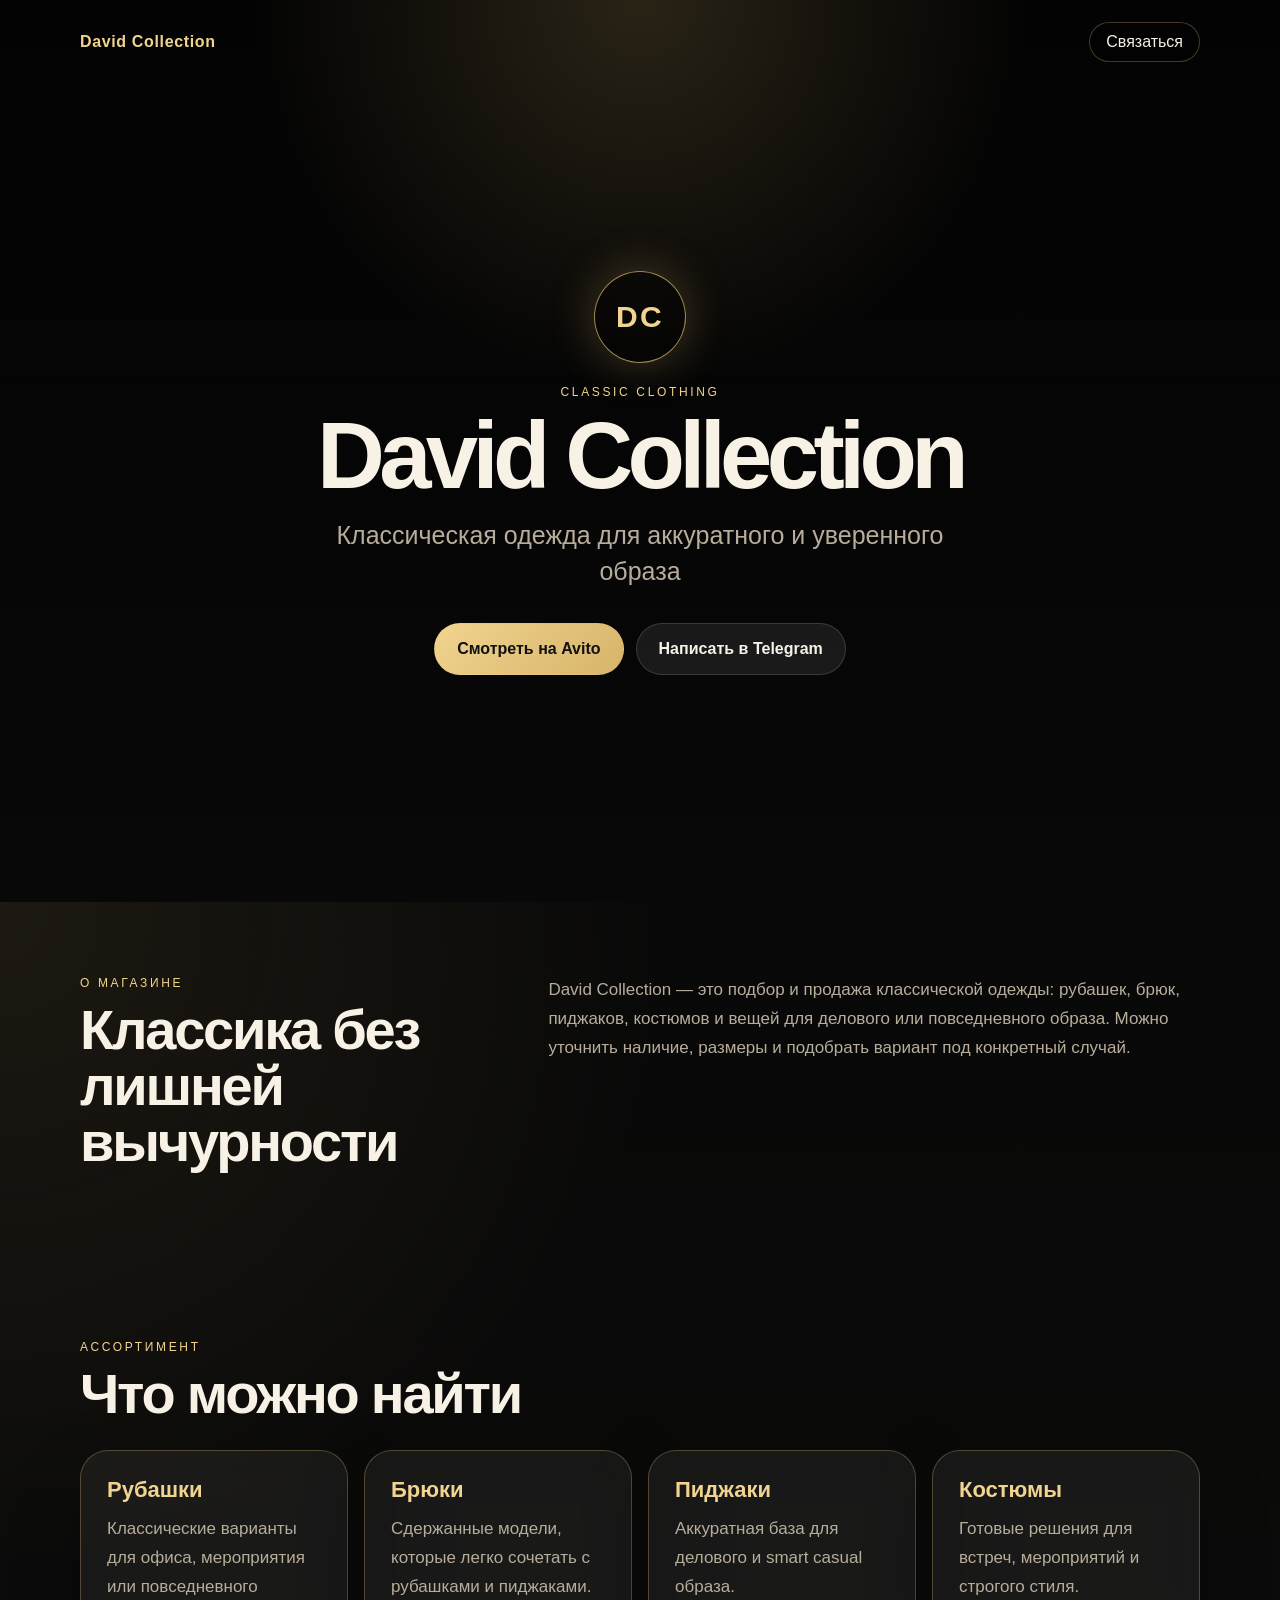
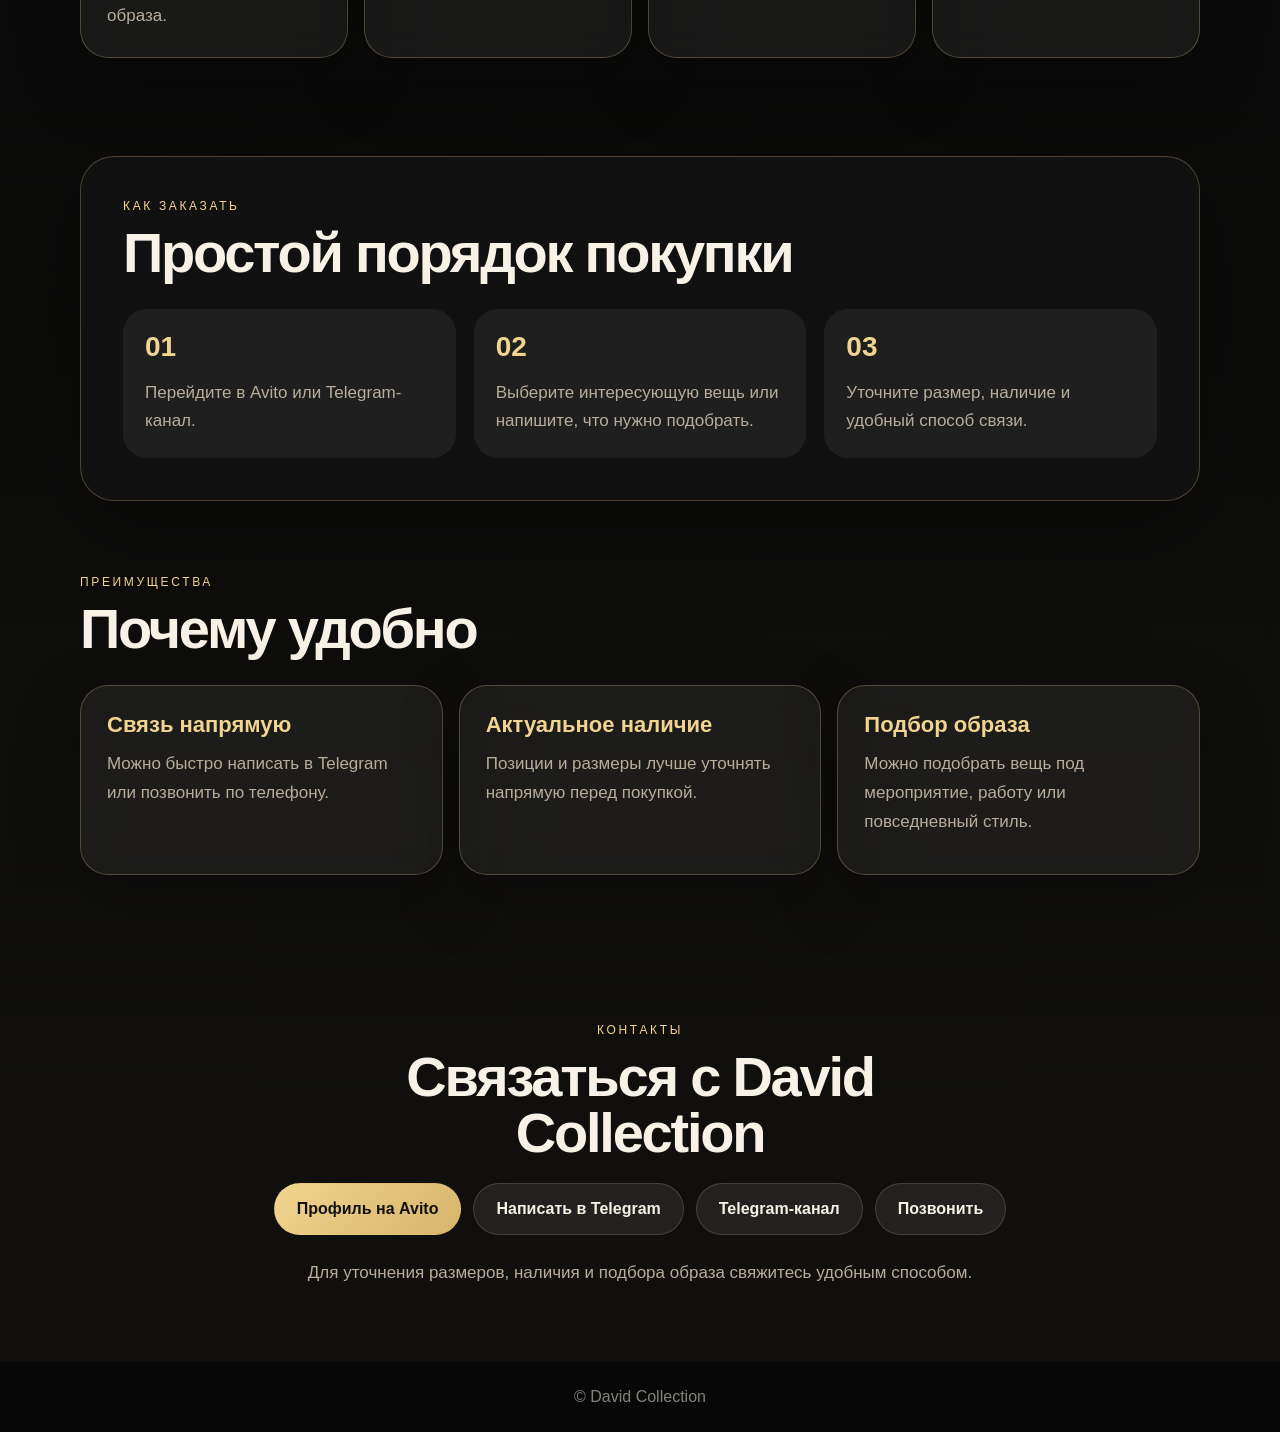
==== index.html @ 897b6854 "Add files via upload" ====
<!DOCTYPE html>
<html lang="ru">
<head>
  <meta charset="UTF-8" />
  <meta name="viewport" content="width=device-width, initial-scale=1.0" />

  <title>David Collection — классическая одежда</title>

  <meta
    name="description"
    content="David Collection — классическая одежда: рубашки, брюки, пиджаки, костюмы и подбор образа. Avito, Telegram и телефон для связи."
  />

  <link rel="stylesheet" href="style.css" />
</head>

<body>
  <header class="hero">
    <div class="hero-overlay"></div>

    <nav class="topbar">
      <div class="brand-small">David Collection</div>
      <a class="top-link" href="#contacts">Связаться</a>
    </nav>

    <section class="hero-content">
      <div class="brand-mark">DC</div>

      <p class="label">Classic clothing</p>

      <h1>David Collection</h1>

      <p class="subtitle">
        Классическая одежда для аккуратного и уверенного образа
      </p>

      <div class="hero-buttons">
        <a
          class="btn primary"
          href="https://www.avito.ru/brands/i190277643/all/odezhda_obuv_aksessuary?sellerId=846163f4a5dfbfc07ee8a2110ee86284"
          target="_blank"
          rel="noopener"
        >
          Смотреть на Avito
        </a>

        <a
          class="btn"
          href="https://t.me/d_a_v_iiiii_d"
          target="_blank"
          rel="noopener"
        >
          Написать в Telegram
        </a>
      </div>
    </section>
  </header>

  <main>
    <section class="section intro">
      <div>
        <p class="section-label">О магазине</p>
        <h2>Классика без лишней вычурности</h2>
      </div>

      <p>
        David Collection — это подбор и продажа классической одежды: рубашек,
        брюк, пиджаков, костюмов и вещей для делового или повседневного образа.
        Можно уточнить наличие, размеры и подобрать вариант под конкретный случай.
      </p>
    </section>

    <section class="section">
      <p class="section-label">Ассортимент</p>
      <h2>Что можно найти</h2>

      <div class="grid">
        <article class="item">
          <h3>Рубашки</h3>
          <p>Классические варианты для офиса, мероприятия или повседневного образа.</p>
        </article>

        <article class="item">
          <h3>Брюки</h3>
          <p>Сдержанные модели, которые легко сочетать с рубашками и пиджаками.</p>
        </article>

        <article class="item">
          <h3>Пиджаки</h3>
          <p>Аккуратная база для делового и smart casual образа.</p>
        </article>

        <article class="item">
          <h3>Костюмы</h3>
          <p>Готовые решения для встреч, мероприятий и строгого стиля.</p>
        </article>
      </div>
    </section>

    <section class="section dark">
      <p class="section-label">Как заказать</p>
      <h2>Простой порядок покупки</h2>

      <div class="steps">
        <div class="step">
          <span>01</span>
          <p>Перейдите в Avito или Telegram-канал.</p>
        </div>

        <div class="step">
          <span>02</span>
          <p>Выберите интересующую вещь или напишите, что нужно подобрать.</p>
        </div>

        <div class="step">
          <span>03</span>
          <p>Уточните размер, наличие и удобный способ связи.</p>
        </div>
      </div>
    </section>

    <section class="section advantages">
      <p class="section-label">Преимущества</p>
      <h2>Почему удобно</h2>

      <div class="grid three">
        <article class="item">
          <h3>Связь напрямую</h3>
          <p>Можно быстро написать в Telegram или позвонить по телефону.</p>
        </article>

        <article class="item">
          <h3>Актуальное наличие</h3>
          <p>Позиции и размеры лучше уточнять напрямую перед покупкой.</p>
        </article>

        <article class="item">
          <h3>Подбор образа</h3>
          <p>Можно подобрать вещь под мероприятие, работу или повседневный стиль.</p>
        </article>
      </div>
    </section>

    <section class="section contacts" id="contacts">
      <p class="section-label">Контакты</p>
      <h2>Связаться с David Collection</h2>

      <div class="contact-buttons">
        <a
          class="btn primary"
          href="https://www.avito.ru/brands/i190277643/all/odezhda_obuv_aksessuary?sellerId=846163f4a5dfbfc07ee8a2110ee86284"
          target="_blank"
          rel="noopener"
        >
          Профиль на Avito
        </a>

        <a
          class="btn"
          href="https://t.me/d_a_v_iiiii_d"
          target="_blank"
          rel="noopener"
        >
          Написать в Telegram
        </a>

        <a
          class="btn"
          href="https://t.me/tgDAVIDCOLLECTION"
          target="_blank"
          rel="noopener"
        >
          Telegram-канал
        </a>

        <a class="btn" href="tel:+79313216407">
          Позвонить
        </a>
      </div>

      <p class="note">
        Для уточнения размеров, наличия и подбора образа свяжитесь удобным способом.
      </p>
    </section>
  </main>

  <footer class="footer">
    <p>© David Collection</p>
  </footer>
</body>
</html>
---- style.css ----
* {
  box-sizing: border-box;
  margin: 0;
  padding: 0;
}

:root {
  --bg: #080808;
  --card: rgba(18, 18, 18, 0.78);
  --card-2: rgba(255, 255, 255, 0.06);
  --border: rgba(232, 199, 128, 0.28);
  --text: #f7f1e6;
  --muted: #b8ad9b;
  --gold: #d7b46a;
  --gold-2: #f1d48f;
}

html {
  scroll-behavior: smooth;
}

body {
  min-height: 100vh;
  font-family: Arial, Helvetica, sans-serif;
  color: var(--text);
  background: var(--bg);
}

a {
  color: inherit;
}

.hero {
  position: relative;
  min-height: 100vh;
  overflow: hidden;
  background:
    linear-gradient(rgba(0, 0, 0, 0.58), rgba(0, 0, 0, 0.84)),
    url("background.jpg") center/cover no-repeat fixed;
}

.hero-overlay {
  position: absolute;
  inset: 0;
  background:
    radial-gradient(circle at 50% 0%, rgba(215, 180, 106, 0.18), transparent 35%),
    linear-gradient(to bottom, transparent 0%, rgba(8, 8, 8, 1) 96%);
  pointer-events: none;
}

.topbar {
  position: relative;
  z-index: 2;
  width: min(1120px, calc(100% - 32px));
  margin: 0 auto;
  padding: 22px 0;
  display: flex;
  justify-content: space-between;
  align-items: center;
}

.brand-small {
  color: var(--gold-2);
  font-weight: 700;
  letter-spacing: 0.04em;
}

.top-link {
  padding: 10px 16px;
  border: 1px solid var(--border);
  border-radius: 999px;
  text-decoration: none;
  color: var(--text);
  background: rgba(0, 0, 0, 0.28);
}

.hero-content {
  position: relative;
  z-index: 2;
  min-height: calc(100vh - 82px);
  width: min(860px, calc(100% - 32px));
  margin: 0 auto;
  padding: 56px 0 96px;
  display: flex;
  flex-direction: column;
  justify-content: center;
  align-items: center;
  text-align: center;
}

.brand-mark {
  width: 92px;
  height: 92px;
  margin-bottom: 22px;
  display: grid;
  place-items: center;
  border: 1px solid rgba(215, 180, 106, 0.75);
  border-radius: 50%;
  color: var(--gold-2);
  font-size: 30px;
  font-weight: 700;
  letter-spacing: 0.08em;
  box-shadow: 0 0 46px rgba(215, 180, 106, 0.28);
  background: rgba(0, 0, 0, 0.28);
  backdrop-filter: blur(12px);
}

.label,
.section-label {
  color: var(--gold-2);
  font-size: 12px;
  letter-spacing: 0.22em;
  text-transform: uppercase;
}

.label {
  margin-bottom: 14px;
}

h1 {
  max-width: 900px;
  margin-bottom: 18px;
  font-size: clamp(46px, 10vw, 94px);
  line-height: 0.92;
  letter-spacing: -0.06em;
}

.subtitle {
  max-width: 680px;
  margin-bottom: 34px;
  color: var(--muted);
  font-size: clamp(18px, 3vw, 25px);
  line-height: 1.45;
}

.hero-buttons,
.contact-buttons {
  display: flex;
  flex-wrap: wrap;
  justify-content: center;
  gap: 12px;
}

.btn {
  min-height: 52px;
  padding: 15px 22px;
  display: inline-flex;
  align-items: center;
  justify-content: center;
  border: 1px solid rgba(255, 255, 255, 0.14);
  border-radius: 999px;
  color: var(--text);
  background: rgba(255, 255, 255, 0.08);
  text-decoration: none;
  font-weight: 700;
  transition: transform 0.18s ease, border-color 0.18s ease, background 0.18s ease;
}

.btn:hover {
  transform: translateY(-2px);
  border-color: rgba(215, 180, 106, 0.72);
  background: rgba(255, 255, 255, 0.12);
}

.btn.primary {
  color: #111;
  background: linear-gradient(135deg, var(--gold-2), var(--gold));
  border-color: transparent;
}

main {
  background:
    radial-gradient(circle at 0% 0%, rgba(215, 180, 106, 0.10), transparent 28%),
    linear-gradient(180deg, #080808 0%, #11100e 100%);
}

.section {
  width: min(1120px, calc(100% - 32px));
  margin: 0 auto;
  padding: 74px 0;
}

.section h2 {
  max-width: 720px;
  margin: 12px 0 22px;
  font-size: clamp(30px, 6vw, 56px);
  line-height: 1;
  letter-spacing: -0.04em;
}

.intro {
  display: grid;
  grid-template-columns: 0.8fr 1.2fr;
  gap: 34px;
  align-items: start;
}

.intro p:last-child,
.item p,
.step p,
.note {
  color: var(--muted);
  font-size: 17px;
  line-height: 1.7;
}

.grid {
  margin-top: 28px;
  display: grid;
  grid-template-columns: repeat(4, 1fr);
  gap: 16px;
}

.grid.three {
  grid-template-columns: repeat(3, 1fr);
}

.item {
  min-height: 190px;
  padding: 26px;
  border: 1px solid var(--border);
  border-radius: 28px;
  background: var(--card-2);
  box-shadow: 0 24px 70px rgba(0, 0, 0, 0.24);
  backdrop-filter: blur(14px);
}

.item h3 {
  margin-bottom: 12px;
  color: var(--gold-2);
  font-size: 22px;
}

.dark {
  width: min(1120px, calc(100% - 32px));
  margin-top: 24px;
  padding: 42px;
  border: 1px solid var(--border);
  border-radius: 34px;
  background:
    linear-gradient(rgba(18, 18, 18, 0.88), rgba(18, 18, 18, 0.88)),
    url("background.jpg") center/cover no-repeat;
  box-shadow: 0 26px 90px rgba(0, 0, 0, 0.35);
}

.steps {
  margin-top: 28px;
  display: grid;
  grid-template-columns: repeat(3, 1fr);
  gap: 18px;
}

.step {
  padding: 22px;
  border-radius: 24px;
  background: rgba(255, 255, 255, 0.06);
}

.step span {
  display: block;
  margin-bottom: 16px;
  color: var(--gold-2);
  font-size: 28px;
  font-weight: 700;
}

.contacts {
  text-align: center;
}

.contacts h2 {
  margin-left: auto;
  margin-right: auto;
}

.note {
  max-width: 680px;
  margin: 24px auto 0;
}

.footer {
  padding: 26px;
  text-align: center;
  color: rgba(247, 241, 230, 0.52);
  background: #080808;
}

@media (max-width: 860px) {
  .hero {
    background-attachment: scroll;
  }

  .topbar {
    width: min(100% - 28px, 1120px);
  }

  .hero-content {
    min-height: calc(100vh - 76px);
    width: min(100% - 28px, 860px);
    padding-bottom: 74px;
  }

  .intro {
    grid-template-columns: 1fr;
  }

  .grid,
  .grid.three,
  .steps {
    grid-template-columns: 1fr;
  }

  .section {
    padding: 56px 0;
  }

  .dark {
    padding: 30px 20px;
    border-radius: 28px;
  }

  .btn {
    width: 100%;
  }
}

@media (max-width: 420px) {
  .topbar {
    padding: 16px 0;
  }

  .brand-small {
    font-size: 14px;
  }

  .top-link {
    padding: 9px 12px;
    font-size: 14px;
  }

  .brand-mark {
    width: 82px;
    height: 82px;
    font-size: 27px;
  }

  .item {
    min-height: auto;
    padding: 22px;
    border-radius: 24px;
  }
}
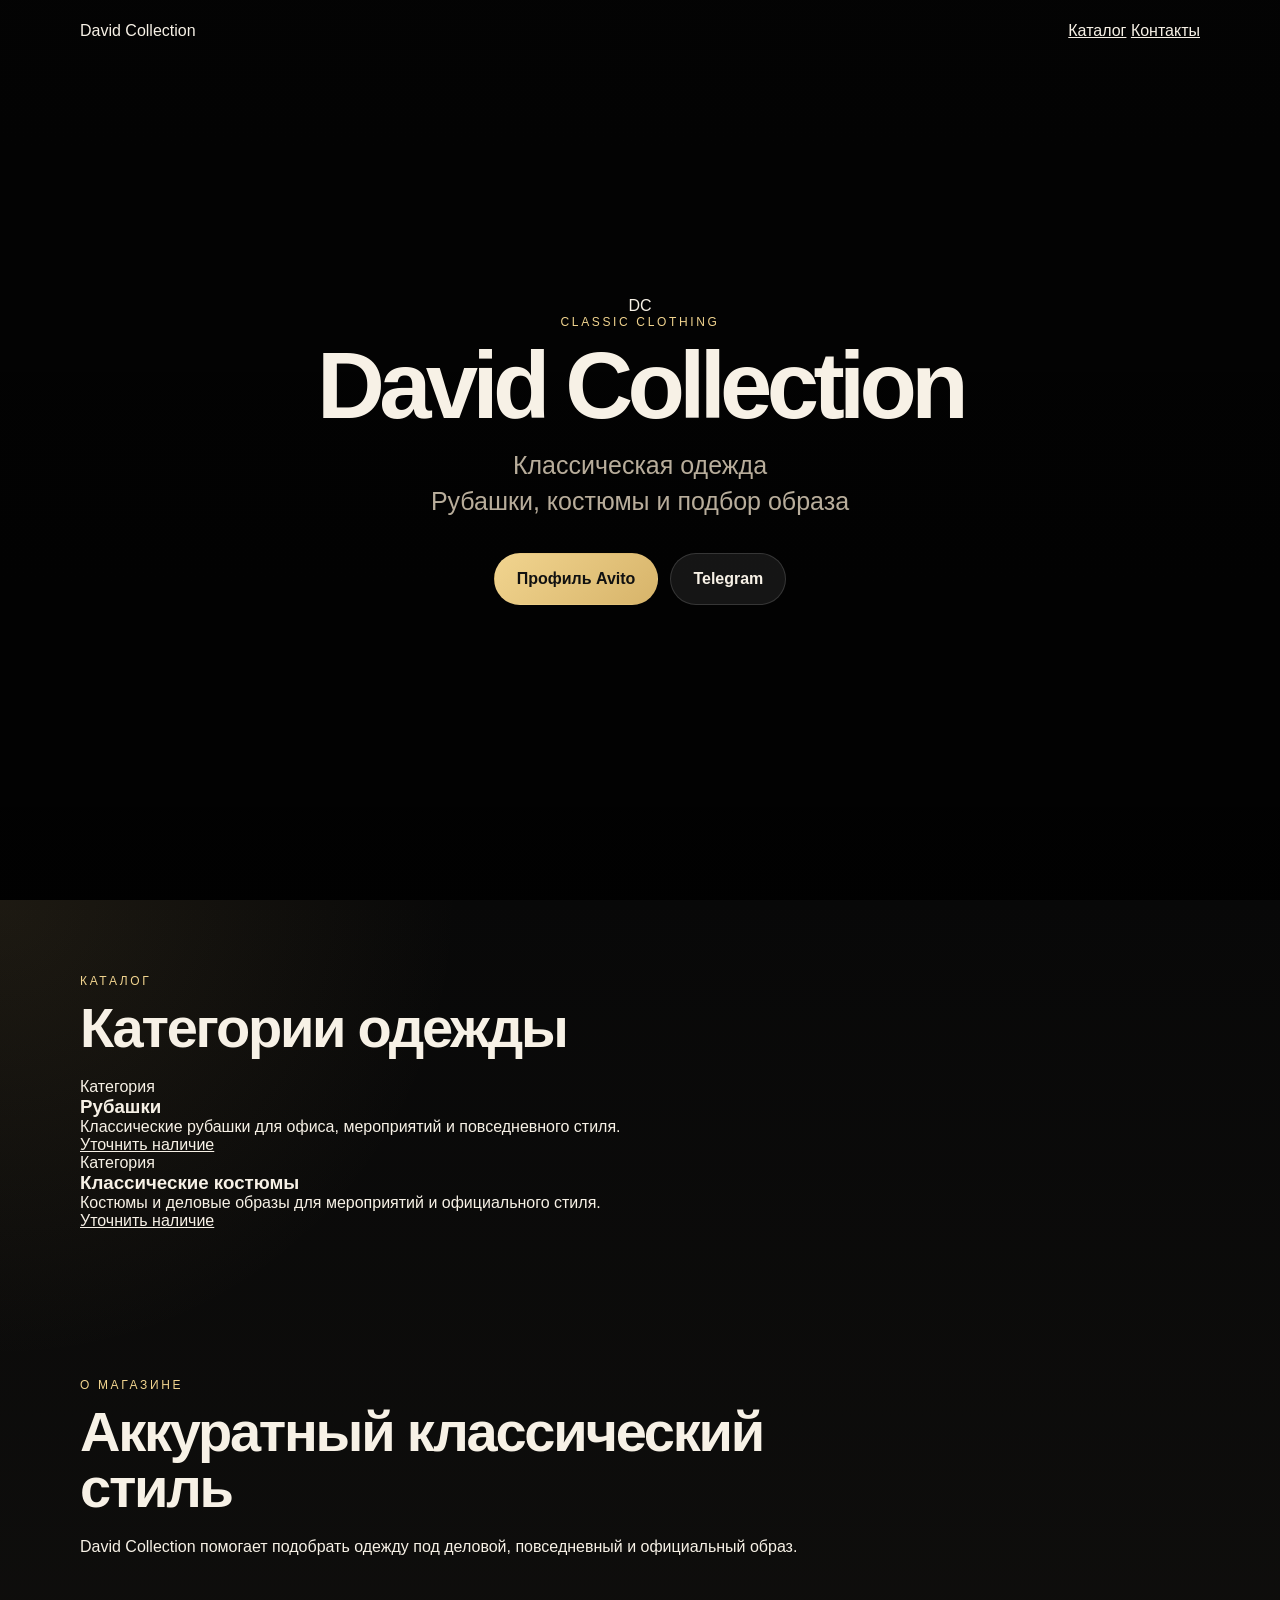
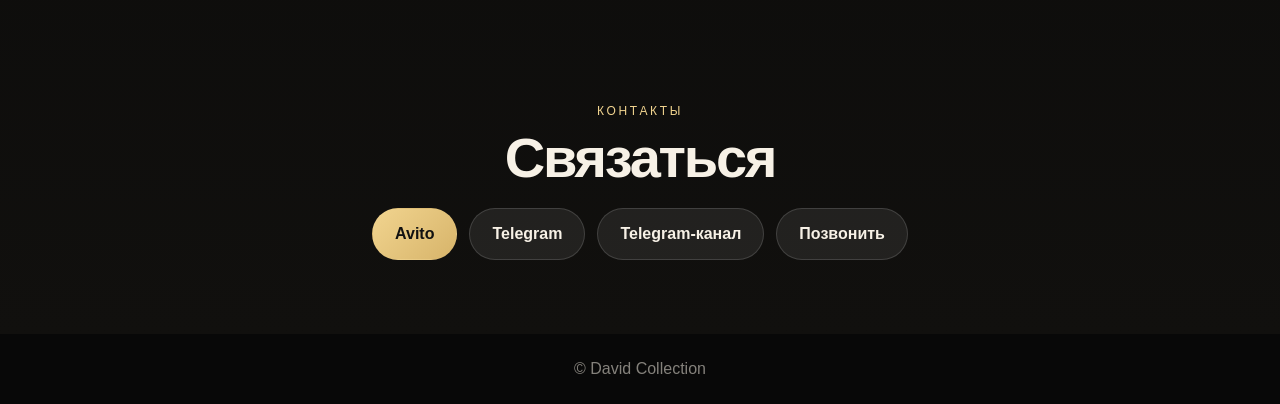
==== commit fa484851: "Add files via upload" ====
--- a/index.html
+++ b/index.html
@@ -2,190 +2,192 @@
 <html lang="ru">
 <head>
   <meta charset="UTF-8" />
-  <meta name="viewport" content="width=device-width, initial-scale=1.0" />
+  <meta name="viewport" content="width=device-width, initial-scale=1.0"/>
 
-  <title>David Collection — классическая одежда</title>
+  <title>David Collection</title>
 
   <meta
     name="description"
-    content="David Collection — классическая одежда: рубашки, брюки, пиджаки, костюмы и подбор образа. Avito, Telegram и телефон для связи."
+    content="David Collection — классическая одежда, рубашки и костюмы."
   />
 
-  <link rel="stylesheet" href="style.css" />
+  <link rel="stylesheet" href="style.css"/>
 </head>
 
 <body>
+
   <header class="hero">
-    <div class="hero-overlay"></div>
+    <div class="overlay"></div>
 
     <nav class="topbar">
-      <div class="brand-small">David Collection</div>
-      <a class="top-link" href="#contacts">Связаться</a>
+      <div class="logo-small">David Collection</div>
+
+      <div class="nav-links">
+        <a href="#catalog">Каталог</a>
+        <a href="#contacts">Контакты</a>
+      </div>
     </nav>
 
     <section class="hero-content">
-      <div class="brand-mark">DC</div>
+      <div class="brand-circle">DC</div>
 
       <p class="label">Classic clothing</p>
 
       <h1>David Collection</h1>
 
       <p class="subtitle">
-        Классическая одежда для аккуратного и уверенного образа
+        Классическая одежда<br>
+        Рубашки, костюмы и подбор образа
       </p>
 
       <div class="hero-buttons">
+
         <a
           class="btn primary"
           href="https://www.avito.ru/brands/i190277643/all/odezhda_obuv_aksessuary?sellerId=846163f4a5dfbfc07ee8a2110ee86284"
           target="_blank"
-          rel="noopener"
         >
-          Смотреть на Avito
+          Профиль Avito
         </a>
 
         <a
           class="btn"
           href="https://t.me/d_a_v_iiiii_d"
           target="_blank"
-          rel="noopener"
         >
-          Написать в Telegram
+          Telegram
         </a>
+
       </div>
     </section>
   </header>
 
   <main>
-    <section class="section intro">
-      <div>
-        <p class="section-label">О магазине</p>
-        <h2>Классика без лишней вычурности</h2>
-      </div>
 
-      <p>
-        David Collection — это подбор и продажа классической одежды: рубашек,
-        брюк, пиджаков, костюмов и вещей для делового или повседневного образа.
-        Можно уточнить наличие, размеры и подобрать вариант под конкретный случай.
-      </p>
-    </section>
+    <section class="section" id="catalog">
 
-    <section class="section">
-      <p class="section-label">Ассортимент</p>
-      <h2>Что можно найти</h2>
+      <p class="section-label">Каталог</p>
 
-      <div class="grid">
-        <article class="item">
-          <h3>Рубашки</h3>
-          <p>Классические варианты для офиса, мероприятия или повседневного образа.</p>
+      <h2>Категории одежды</h2>
+
+      <div class="catalog-grid">
+
+        <article class="catalog-card">
+
+          <div class="catalog-top">
+            <span class="catalog-tag">Категория</span>
+
+            <h3>Рубашки</h3>
+          </div>
+
+          <p>
+            Классические рубашки для офиса,
+            мероприятий и повседневного стиля.
+          </p>
+
+          <div class="catalog-buttons">
+
+            <a
+              class="small-btn"
+              href="https://t.me/d_a_v_iiiii_d"
+              target="_blank"
+            >
+              Уточнить наличие
+            </a>
+
+          </div>
         </article>
 
-        <article class="item">
-          <h3>Брюки</h3>
-          <p>Сдержанные модели, которые легко сочетать с рубашками и пиджаками.</p>
+        <article class="catalog-card">
+
+          <div class="catalog-top">
+            <span class="catalog-tag">Категория</span>
+
+            <h3>Классические костюмы</h3>
+          </div>
+
+          <p>
+            Костюмы и деловые образы
+            для мероприятий и официального стиля.
+          </p>
+
+          <div class="catalog-buttons">
+
+            <a
+              class="small-btn"
+              href="https://t.me/d_a_v_iiiii_d"
+              target="_blank"
+            >
+              Уточнить наличие
+            </a>
+
+          </div>
         </article>
 
-        <article class="item">
-          <h3>Пиджаки</h3>
-          <p>Аккуратная база для делового и smart casual образа.</p>
-        </article>
-
-        <article class="item">
-          <h3>Костюмы</h3>
-          <p>Готовые решения для встреч, мероприятий и строгого стиля.</p>
-        </article>
       </div>
     </section>
 
-    <section class="section dark">
-      <p class="section-label">Как заказать</p>
-      <h2>Простой порядок покупки</h2>
+    <section class="section dark-section">
 
-      <div class="steps">
-        <div class="step">
-          <span>01</span>
-          <p>Перейдите в Avito или Telegram-канал.</p>
-        </div>
+      <p class="section-label">О магазине</p>
 
-        <div class="step">
-          <span>02</span>
-          <p>Выберите интересующую вещь или напишите, что нужно подобрать.</p>
-        </div>
+      <h2>Аккуратный классический стиль</h2>
 
-        <div class="step">
-          <span>03</span>
-          <p>Уточните размер, наличие и удобный способ связи.</p>
-        </div>
-      </div>
-    </section>
+      <p class="big-text">
+        David Collection помогает подобрать одежду
+        под деловой, повседневный и официальный образ.
+      </p>
 
-    <section class="section advantages">
-      <p class="section-label">Преимущества</p>
-      <h2>Почему удобно</h2>
-
-      <div class="grid three">
-        <article class="item">
-          <h3>Связь напрямую</h3>
-          <p>Можно быстро написать в Telegram или позвонить по телефону.</p>
-        </article>
-
-        <article class="item">
-          <h3>Актуальное наличие</h3>
-          <p>Позиции и размеры лучше уточнять напрямую перед покупкой.</p>
-        </article>
-
-        <article class="item">
-          <h3>Подбор образа</h3>
-          <p>Можно подобрать вещь под мероприятие, работу или повседневный стиль.</p>
-        </article>
-      </div>
     </section>
 
     <section class="section contacts" id="contacts">
+
       <p class="section-label">Контакты</p>
-      <h2>Связаться с David Collection</h2>
+
+      <h2>Связаться</h2>
 
       <div class="contact-buttons">
+
         <a
           class="btn primary"
           href="https://www.avito.ru/brands/i190277643/all/odezhda_obuv_aksessuary?sellerId=846163f4a5dfbfc07ee8a2110ee86284"
           target="_blank"
-          rel="noopener"
         >
-          Профиль на Avito
+          Avito
         </a>
 
         <a
           class="btn"
           href="https://t.me/d_a_v_iiiii_d"
           target="_blank"
-          rel="noopener"
         >
-          Написать в Telegram
+          Telegram
         </a>
 
         <a
           class="btn"
           href="https://t.me/tgDAVIDCOLLECTION"
           target="_blank"
-          rel="noopener"
         >
           Telegram-канал
         </a>
 
-        <a class="btn" href="tel:+79313216407">
+        <a
+          class="btn"
+          href="tel:+79313216407"
+        >
           Позвонить
         </a>
+
       </div>
 
-      <p class="note">
-        Для уточнения размеров, наличия и подбора образа свяжитесь удобным способом.
-      </p>
     </section>
+
   </main>
 
   <footer class="footer">
-    <p>© David Collection</p>
+    © David Collection
   </footer>
+
 </body>
-</html>
+</html>
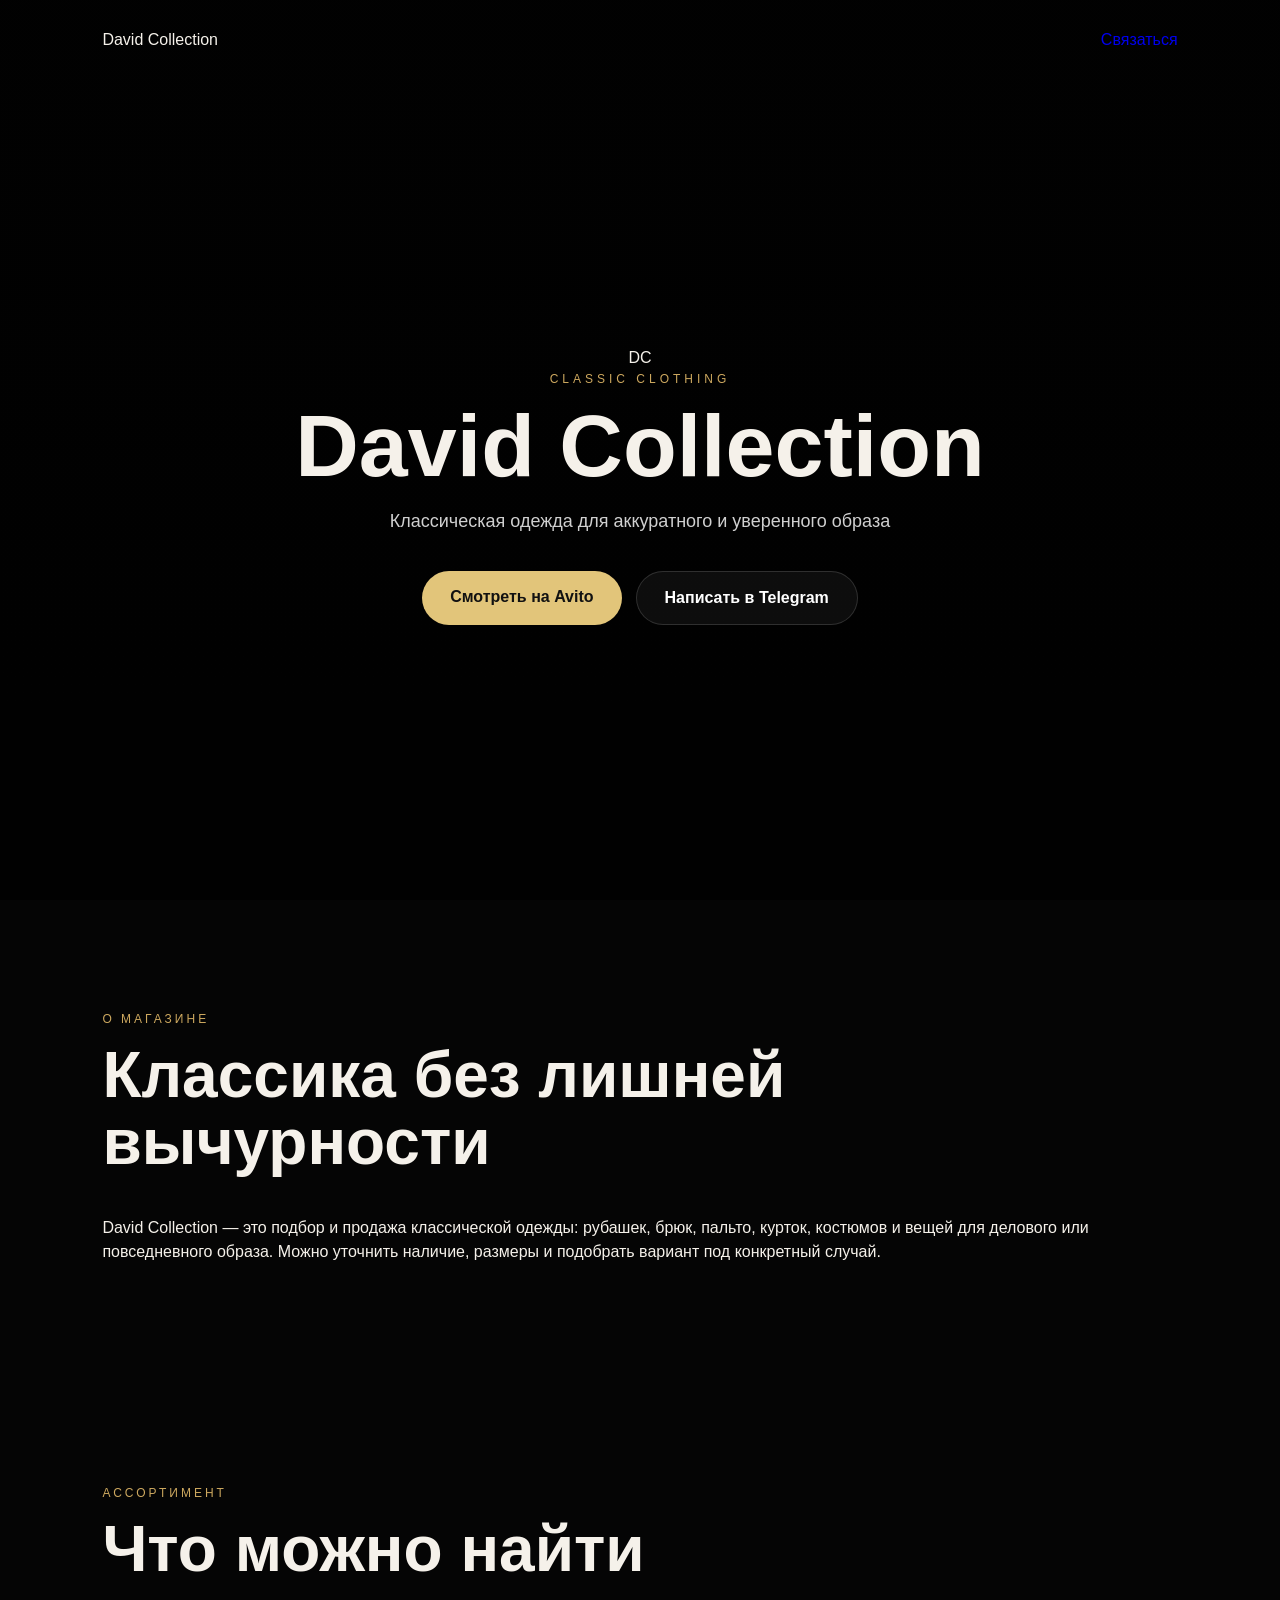
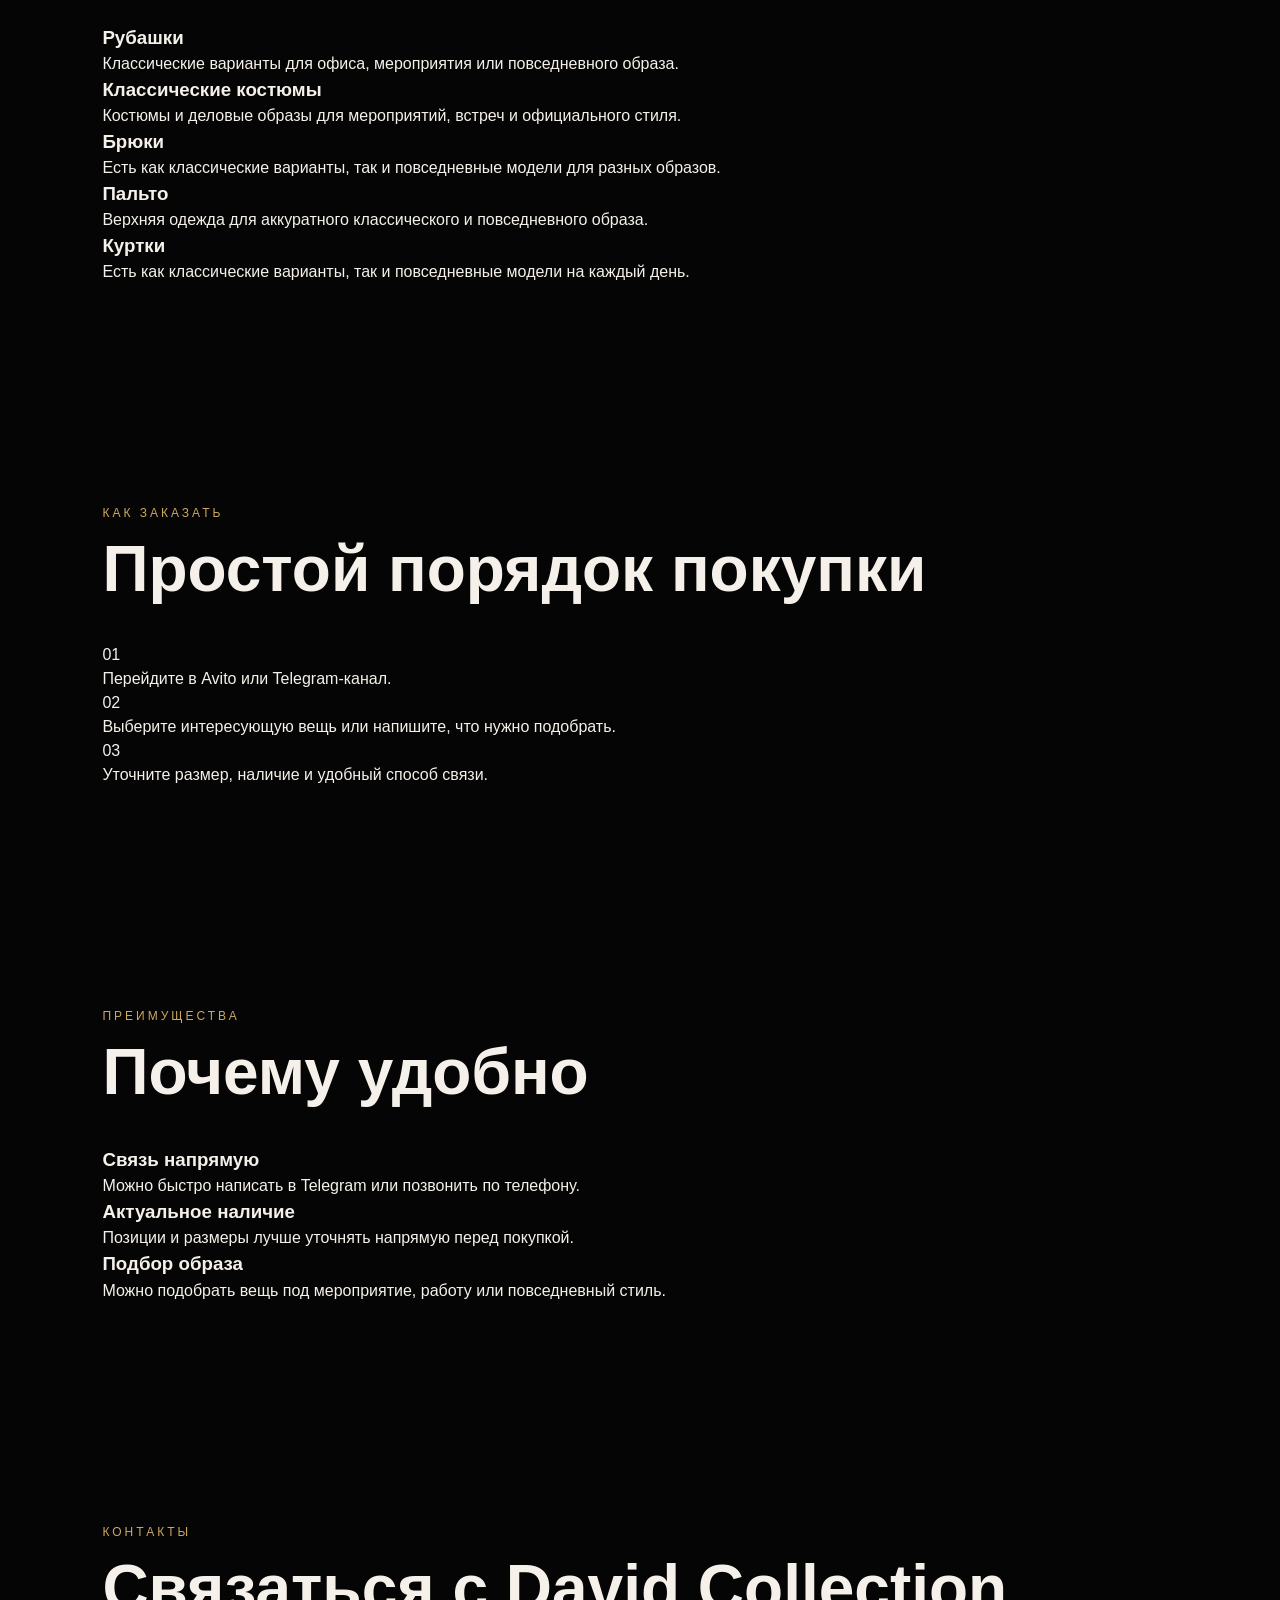
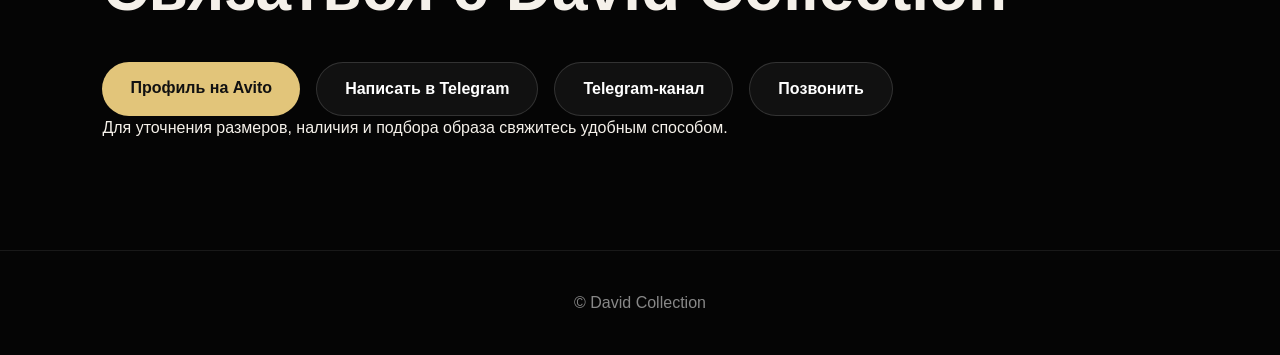
==== commit daff94f0: "Add files via upload" ====
--- a/index.html
+++ b/index.html
@@ -1,193 +1,196 @@
-<!DOCTYPE html>
+<!DOCTYPE html> 
 <html lang="ru">
 <head>
   <meta charset="UTF-8" />
-  <meta name="viewport" content="width=device-width, initial-scale=1.0"/>
+  <meta name="viewport" content="width=device-width, initial-scale=1.0" />
 
-  <title>David Collection</title>
+  <title>David Collection — классическая одежда</title>
 
   <meta
     name="description"
-    content="David Collection — классическая одежда, рубашки и костюмы."
+    content="David Collection — классическая одежда: рубашки, брюки, пальто, куртки, костюмы и подбор образа. Avito, Telegram и телефон для связи."
   />
 
-  <link rel="stylesheet" href="style.css"/>
+  <link rel="stylesheet" href="style.css" />
 </head>
 
 <body>
-
   <header class="hero">
-    <div class="overlay"></div>
+    <div class="hero-overlay"></div>
 
     <nav class="topbar">
-      <div class="logo-small">David Collection</div>
-
-      <div class="nav-links">
-        <a href="#catalog">Каталог</a>
-        <a href="#contacts">Контакты</a>
-      </div>
+      <div class="brand-small">David Collection</div>
+      <a class="top-link" href="#contacts">Связаться</a>
     </nav>
 
     <section class="hero-content">
-      <div class="brand-circle">DC</div>
+      <div class="brand-mark">DC</div>
 
       <p class="label">Classic clothing</p>
 
       <h1>David Collection</h1>
 
       <p class="subtitle">
-        Классическая одежда<br>
-        Рубашки, костюмы и подбор образа
+        Классическая одежда для аккуратного и уверенного образа
       </p>
 
       <div class="hero-buttons">
-
         <a
           class="btn primary"
           href="https://www.avito.ru/brands/i190277643/all/odezhda_obuv_aksessuary?sellerId=846163f4a5dfbfc07ee8a2110ee86284"
           target="_blank"
+          rel="noopener"
         >
-          Профиль Avito
+          Смотреть на Avito
         </a>
 
         <a
           class="btn"
           href="https://t.me/d_a_v_iiiii_d"
           target="_blank"
+          rel="noopener"
         >
-          Telegram
+          Написать в Telegram
         </a>
-
       </div>
     </section>
   </header>
 
   <main>
+    <section class="section intro">
+      <div>
+        <p class="section-label">О магазине</p>
+        <h2>Классика без лишней вычурности</h2>
+      </div>
 
-    <section class="section" id="catalog">
+      <p>
+        David Collection — это подбор и продажа классической одежды: рубашек,
+        брюк, пальто, курток, костюмов и вещей для делового или повседневного образа.
+        Можно уточнить наличие, размеры и подобрать вариант под конкретный случай.
+      </p>
+    </section>
 
-      <p class="section-label">Каталог</p>
+    <section class="section">
+      <p class="section-label">Ассортимент</p>
+      <h2>Что можно найти</h2>
 
-      <h2>Категории одежды</h2>
-
-      <div class="catalog-grid">
-
-        <article class="catalog-card">
-
-          <div class="catalog-top">
-            <span class="catalog-tag">Категория</span>
-
-            <h3>Рубашки</h3>
-          </div>
-
-          <p>
-            Классические рубашки для офиса,
-            мероприятий и повседневного стиля.
-          </p>
-
-          <div class="catalog-buttons">
-
-            <a
-              class="small-btn"
-              href="https://t.me/d_a_v_iiiii_d"
-              target="_blank"
-            >
-              Уточнить наличие
-            </a>
-
-          </div>
+      <div class="grid">
+        <article class="item">
+          <h3>Рубашки</h3>
+          <p>Классические варианты для офиса, мероприятия или повседневного образа.</p>
         </article>
 
-        <article class="catalog-card">
-
-          <div class="catalog-top">
-            <span class="catalog-tag">Категория</span>
-
-            <h3>Классические костюмы</h3>
-          </div>
-
-          <p>
-            Костюмы и деловые образы
-            для мероприятий и официального стиля.
-          </p>
-
-          <div class="catalog-buttons">
-
-            <a
-              class="small-btn"
-              href="https://t.me/d_a_v_iiiii_d"
-              target="_blank"
-            >
-              Уточнить наличие
-            </a>
-
-          </div>
+        <article class="item">
+          <h3>Классические костюмы</h3>
+          <p>Костюмы и деловые образы для мероприятий, встреч и официального стиля.</p>
         </article>
 
+        <article class="item">
+          <h3>Брюки</h3>
+          <p>Есть как классические варианты, так и повседневные модели для разных образов.</p>
+        </article>
+
+        <article class="item">
+          <h3>Пальто</h3>
+          <p>Верхняя одежда для аккуратного классического и повседневного образа.</p>
+        </article>
+
+        <article class="item">
+          <h3>Куртки</h3>
+          <p>Есть как классические варианты, так и повседневные модели на каждый день.</p>
+        </article>
       </div>
     </section>
 
-    <section class="section dark-section">
+    <section class="section dark">
+      <p class="section-label">Как заказать</p>
+      <h2>Простой порядок покупки</h2>
 
-      <p class="section-label">О магазине</p>
+      <div class="steps">
+        <div class="step">
+          <span>01</span>
+          <p>Перейдите в Avito или Telegram-канал.</p>
+        </div>
 
-      <h2>Аккуратный классический стиль</h2>
+        <div class="step">
+          <span>02</span>
+          <p>Выберите интересующую вещь или напишите, что нужно подобрать.</p>
+        </div>
 
-      <p class="big-text">
-        David Collection помогает подобрать одежду
-        под деловой, повседневный и официальный образ.
-      </p>
+        <div class="step">
+          <span>03</span>
+          <p>Уточните размер, наличие и удобный способ связи.</p>
+        </div>
+      </div>
+    </section>
 
+    <section class="section advantages">
+      <p class="section-label">Преимущества</p>
+      <h2>Почему удобно</h2>
+
+      <div class="grid three">
+        <article class="item">
+          <h3>Связь напрямую</h3>
+          <p>Можно быстро написать в Telegram или позвонить по телефону.</p>
+        </article>
+
+        <article class="item">
+          <h3>Актуальное наличие</h3>
+          <p>Позиции и размеры лучше уточнять напрямую перед покупкой.</p>
+        </article>
+
+        <article class="item">
+          <h3>Подбор образа</h3>
+          <p>Можно подобрать вещь под мероприятие, работу или повседневный стиль.</p>
+        </article>
+      </div>
     </section>
 
     <section class="section contacts" id="contacts">
-
       <p class="section-label">Контакты</p>
-
-      <h2>Связаться</h2>
+      <h2>Связаться с David Collection</h2>
 
       <div class="contact-buttons">
-
         <a
           class="btn primary"
           href="https://www.avito.ru/brands/i190277643/all/odezhda_obuv_aksessuary?sellerId=846163f4a5dfbfc07ee8a2110ee86284"
           target="_blank"
+          rel="noopener"
         >
-          Avito
+          Профиль на Avito
         </a>
 
         <a
           class="btn"
           href="https://t.me/d_a_v_iiiii_d"
           target="_blank"
+          rel="noopener"
         >
-          Telegram
+          Написать в Telegram
         </a>
 
         <a
           class="btn"
           href="https://t.me/tgDAVIDCOLLECTION"
           target="_blank"
+          rel="noopener"
         >
           Telegram-канал
         </a>
 
-        <a
-          class="btn"
-          href="tel:+79313216407"
-        >
+        <a class="btn" href="tel:+79313216407">
           Позвонить
         </a>
-
       </div>
 
+      <p class="note">
+        Для уточнения размеров, наличия и подбора образа свяжитесь удобным способом.
+      </p>
     </section>
-
   </main>
 
   <footer class="footer">
-    © David Collection
+    <p>© David Collection</p>
   </footer>
-
 </body>
-</html>+</html>
--- a/style.css
+++ b/style.css
@@ -1,18 +1,7 @@
 * {
-  box-sizing: border-box;
   margin: 0;
   padding: 0;
-}
-
-:root {
-  --bg: #080808;
-  --card: rgba(18, 18, 18, 0.78);
-  --card-2: rgba(255, 255, 255, 0.06);
-  --border: rgba(232, 199, 128, 0.28);
-  --text: #f7f1e6;
-  --muted: #b8ad9b;
-  --gold: #d7b46a;
-  --gold-2: #f1d48f;
+  box-sizing: border-box;
 }
 
 html {
@@ -20,333 +9,270 @@
 }
 
 body {
-  min-height: 100vh;
-  font-family: Arial, Helvetica, sans-serif;
-  color: var(--text);
-  background: var(--bg);
+  background: #050505;
+  color: #f5f1ea;
+  font-family: Arial, sans-serif;
+  line-height: 1.5;
 }
 
 a {
-  color: inherit;
+  text-decoration: none;
 }
 
 .hero {
   position: relative;
   min-height: 100vh;
-  overflow: hidden;
   background:
-    linear-gradient(rgba(0, 0, 0, 0.58), rgba(0, 0, 0, 0.84)),
-    url("background.jpg") center/cover no-repeat fixed;
-}
-
-.hero-overlay {
+    linear-gradient(rgba(0,0,0,.72), rgba(0,0,0,.82)),
+    url("background.jpg") center/cover no-repeat;
+}
+
+.overlay {
   position: absolute;
   inset: 0;
-  background:
-    radial-gradient(circle at 50% 0%, rgba(215, 180, 106, 0.18), transparent 35%),
-    linear-gradient(to bottom, transparent 0%, rgba(8, 8, 8, 1) 96%);
-  pointer-events: none;
 }
 
 .topbar {
   position: relative;
   z-index: 2;
-  width: min(1120px, calc(100% - 32px));
-  margin: 0 auto;
-  padding: 22px 0;
+
   display: flex;
   justify-content: space-between;
   align-items: center;
-}
-
-.brand-small {
-  color: var(--gold-2);
+
+  padding: 28px 8%;
+}
+
+.logo-small {
+  font-size: 18px;
   font-weight: 700;
-  letter-spacing: 0.04em;
-}
-
-.top-link {
-  padding: 10px 16px;
-  border: 1px solid var(--border);
-  border-radius: 999px;
-  text-decoration: none;
-  color: var(--text);
-  background: rgba(0, 0, 0, 0.28);
+  color: #e2c57a;
+}
+
+.nav-links {
+  display: flex;
+  gap: 28px;
+}
+
+.nav-links a {
+  color: #f5f1ea;
+  font-size: 15px;
+  opacity: .9;
 }
 
 .hero-content {
   position: relative;
   z-index: 2;
-  min-height: calc(100vh - 82px);
-  width: min(860px, calc(100% - 32px));
-  margin: 0 auto;
-  padding: 56px 0 96px;
+
+  min-height: calc(100vh - 90px);
+
   display: flex;
   flex-direction: column;
   justify-content: center;
   align-items: center;
+
   text-align: center;
-}
-
-.brand-mark {
-  width: 92px;
-  height: 92px;
-  margin-bottom: 22px;
-  display: grid;
-  place-items: center;
-  border: 1px solid rgba(215, 180, 106, 0.75);
+
+  padding: 40px 20px;
+}
+
+.brand-circle {
+  width: 74px;
+  height: 74px;
+
   border-radius: 50%;
-  color: var(--gold-2);
-  font-size: 30px;
-  font-weight: 700;
-  letter-spacing: 0.08em;
-  box-shadow: 0 0 46px rgba(215, 180, 106, 0.28);
-  background: rgba(0, 0, 0, 0.28);
-  backdrop-filter: blur(12px);
-}
-
-.label,
-.section-label {
-  color: var(--gold-2);
-  font-size: 12px;
-  letter-spacing: 0.22em;
-  text-transform: uppercase;
-}
-
-.label {
-  margin-bottom: 14px;
-}
-
-h1 {
-  max-width: 900px;
-  margin-bottom: 18px;
-  font-size: clamp(46px, 10vw, 94px);
-  line-height: 0.92;
-  letter-spacing: -0.06em;
-}
-
-.subtitle {
-  max-width: 680px;
-  margin-bottom: 34px;
-  color: var(--muted);
-  font-size: clamp(18px, 3vw, 25px);
-  line-height: 1.45;
-}
-
-.hero-buttons,
-.contact-buttons {
-  display: flex;
-  flex-wrap: wrap;
-  justify-content: center;
-  gap: 12px;
-}
-
-.btn {
-  min-height: 52px;
-  padding: 15px 22px;
-  display: inline-flex;
+  border: 1px solid #cda85f;
+
+  display: flex;
   align-items: center;
   justify-content: center;
-  border: 1px solid rgba(255, 255, 255, 0.14);
+
+  color: #e2c57a;
+  font-weight: 700;
+
+  margin-bottom: 20px;
+}
+
+.label {
+  color: #cda85f;
+  letter-spacing: 4px;
+  text-transform: uppercase;
+  font-size: 12px;
+
+  margin-bottom: 14px;
+}
+
+.hero h1 {
+  font-size: clamp(42px, 7vw, 88px);
+  line-height: 1;
+
+  margin-bottom: 18px;
+}
+
+.subtitle {
+  max-width: 640px;
+  color: #d0d0d0;
+  font-size: 18px;
+
+  margin-bottom: 36px;
+}
+
+.hero-buttons {
+  display: flex;
+  flex-wrap: wrap;
+  gap: 14px;
+}
+
+.btn {
+  padding: 14px 28px;
+
   border-radius: 999px;
-  color: var(--text);
-  background: rgba(255, 255, 255, 0.08);
-  text-decoration: none;
-  font-weight: 700;
-  transition: transform 0.18s ease, border-color 0.18s ease, background 0.18s ease;
+  border: 1px solid rgba(255,255,255,.14);
+
+  background: rgba(255,255,255,.05);
+
+  color: white;
+  font-weight: 600;
+
+  transition: .2s ease;
 }
 
 .btn:hover {
   transform: translateY(-2px);
-  border-color: rgba(215, 180, 106, 0.72);
-  background: rgba(255, 255, 255, 0.12);
-}
-
-.btn.primary {
+}
+
+.primary {
+  background: #e2c57a;
   color: #111;
-  background: linear-gradient(135deg, var(--gold-2), var(--gold));
-  border-color: transparent;
-}
-
-main {
-  background:
-    radial-gradient(circle at 0% 0%, rgba(215, 180, 106, 0.10), transparent 28%),
-    linear-gradient(180deg, #080808 0%, #11100e 100%);
+  border: none;
 }
 
 .section {
-  width: min(1120px, calc(100% - 32px));
-  margin: 0 auto;
-  padding: 74px 0;
+  padding: 110px 8%;
+}
+
+.section-label {
+  color: #cda85f;
+  letter-spacing: 3px;
+  text-transform: uppercase;
+  font-size: 12px;
+
+  margin-bottom: 14px;
 }
 
 .section h2 {
-  max-width: 720px;
-  margin: 12px 0 22px;
-  font-size: clamp(30px, 6vw, 56px);
-  line-height: 1;
-  letter-spacing: -0.04em;
-}
-
-.intro {
+  font-size: clamp(34px, 5vw, 64px);
+  line-height: 1.05;
+
+  margin-bottom: 40px;
+}
+
+.catalog-grid {
   display: grid;
-  grid-template-columns: 0.8fr 1.2fr;
-  gap: 34px;
-  align-items: start;
-}
-
-.intro p:last-child,
-.item p,
-.step p,
-.note {
-  color: var(--muted);
-  font-size: 17px;
-  line-height: 1.7;
-}
-
-.grid {
-  margin-top: 28px;
-  display: grid;
-  grid-template-columns: repeat(4, 1fr);
+  grid-template-columns: repeat(auto-fit, minmax(260px, 1fr));
+  gap: 24px;
+}
+
+.catalog-card {
+  background: #111111;
+  border: 1px solid rgba(226,197,122,.25);
+
+  border-radius: 22px;
+
+  padding: 28px;
+
+  transition: .2s ease;
+}
+
+.catalog-card:hover {
+  transform: translateY(-4px);
+  border-color: #e2c57a;
+}
+
+.catalog-top {
+  margin-bottom: 18px;
+}
+
+.catalog-tag {
+  display: inline-block;
+
+  color: #cda85f;
+  font-size: 12px;
+  letter-spacing: 2px;
+  text-transform: uppercase;
+
+  margin-bottom: 10px;
+}
+
+.catalog-card h3 {
+  font-size: 28px;
+  margin-bottom: 10px;
+}
+
+.catalog-card p {
+  color: #d1d1d1;
+  margin-bottom: 22px;
+}
+
+.small-btn {
+  display: inline-block;
+
+  padding: 10px 18px;
+
+  border-radius: 999px;
+
+  background: #e2c57a;
+  color: #111;
+
+  font-weight: 700;
+  font-size: 14px;
+}
+
+.dark-section {
+  background: #0a0a0a;
+}
+
+.big-text {
+  max-width: 820px;
+  font-size: 22px;
+  color: #d0d0d0;
+}
+
+.contact-buttons {
+  display: flex;
+  flex-wrap: wrap;
   gap: 16px;
 }
 
-.grid.three {
-  grid-template-columns: repeat(3, 1fr);
-}
-
-.item {
-  min-height: 190px;
-  padding: 26px;
-  border: 1px solid var(--border);
-  border-radius: 28px;
-  background: var(--card-2);
-  box-shadow: 0 24px 70px rgba(0, 0, 0, 0.24);
-  backdrop-filter: blur(14px);
-}
-
-.item h3 {
-  margin-bottom: 12px;
-  color: var(--gold-2);
-  font-size: 22px;
-}
-
-.dark {
-  width: min(1120px, calc(100% - 32px));
-  margin-top: 24px;
-  padding: 42px;
-  border: 1px solid var(--border);
-  border-radius: 34px;
-  background:
-    linear-gradient(rgba(18, 18, 18, 0.88), rgba(18, 18, 18, 0.88)),
-    url("background.jpg") center/cover no-repeat;
-  box-shadow: 0 26px 90px rgba(0, 0, 0, 0.35);
-}
-
-.steps {
-  margin-top: 28px;
-  display: grid;
-  grid-template-columns: repeat(3, 1fr);
-  gap: 18px;
-}
-
-.step {
-  padding: 22px;
-  border-radius: 24px;
-  background: rgba(255, 255, 255, 0.06);
-}
-
-.step span {
-  display: block;
-  margin-bottom: 16px;
-  color: var(--gold-2);
-  font-size: 28px;
-  font-weight: 700;
-}
-
-.contacts {
+.footer {
+  padding: 40px 20px;
   text-align: center;
-}
-
-.contacts h2 {
-  margin-left: auto;
-  margin-right: auto;
-}
-
-.note {
-  max-width: 680px;
-  margin: 24px auto 0;
-}
-
-.footer {
-  padding: 26px;
-  text-align: center;
-  color: rgba(247, 241, 230, 0.52);
-  background: #080808;
-}
-
-@media (max-width: 860px) {
-  .hero {
-    background-attachment: scroll;
-  }
+
+  border-top: 1px solid rgba(255,255,255,.08);
+
+  color: #888;
+}
+
+@media (max-width: 768px) {
 
   .topbar {
-    width: min(100% - 28px, 1120px);
-  }
-
-  .hero-content {
-    min-height: calc(100vh - 76px);
-    width: min(100% - 28px, 860px);
-    padding-bottom: 74px;
-  }
-
-  .intro {
-    grid-template-columns: 1fr;
-  }
-
-  .grid,
-  .grid.three,
-  .steps {
-    grid-template-columns: 1fr;
+    flex-direction: column;
+    gap: 18px;
+  }
+
+  .hero h1 {
+    font-size: 52px;
+  }
+
+  .subtitle {
+    font-size: 16px;
   }
 
   .section {
-    padding: 56px 0;
-  }
-
-  .dark {
-    padding: 30px 20px;
-    border-radius: 28px;
-  }
-
-  .btn {
-    width: 100%;
-  }
-}
-
-@media (max-width: 420px) {
-  .topbar {
-    padding: 16px 0;
-  }
-
-  .brand-small {
-    font-size: 14px;
-  }
-
-  .top-link {
-    padding: 9px 12px;
-    font-size: 14px;
-  }
-
-  .brand-mark {
-    width: 82px;
-    height: 82px;
-    font-size: 27px;
-  }
-
-  .item {
-    min-height: auto;
-    padding: 22px;
-    border-radius: 24px;
-  }
-}
+    padding: 80px 24px;
+  }
+
+  .catalog-card h3 {
+    font-size: 24px;
+  }
+}
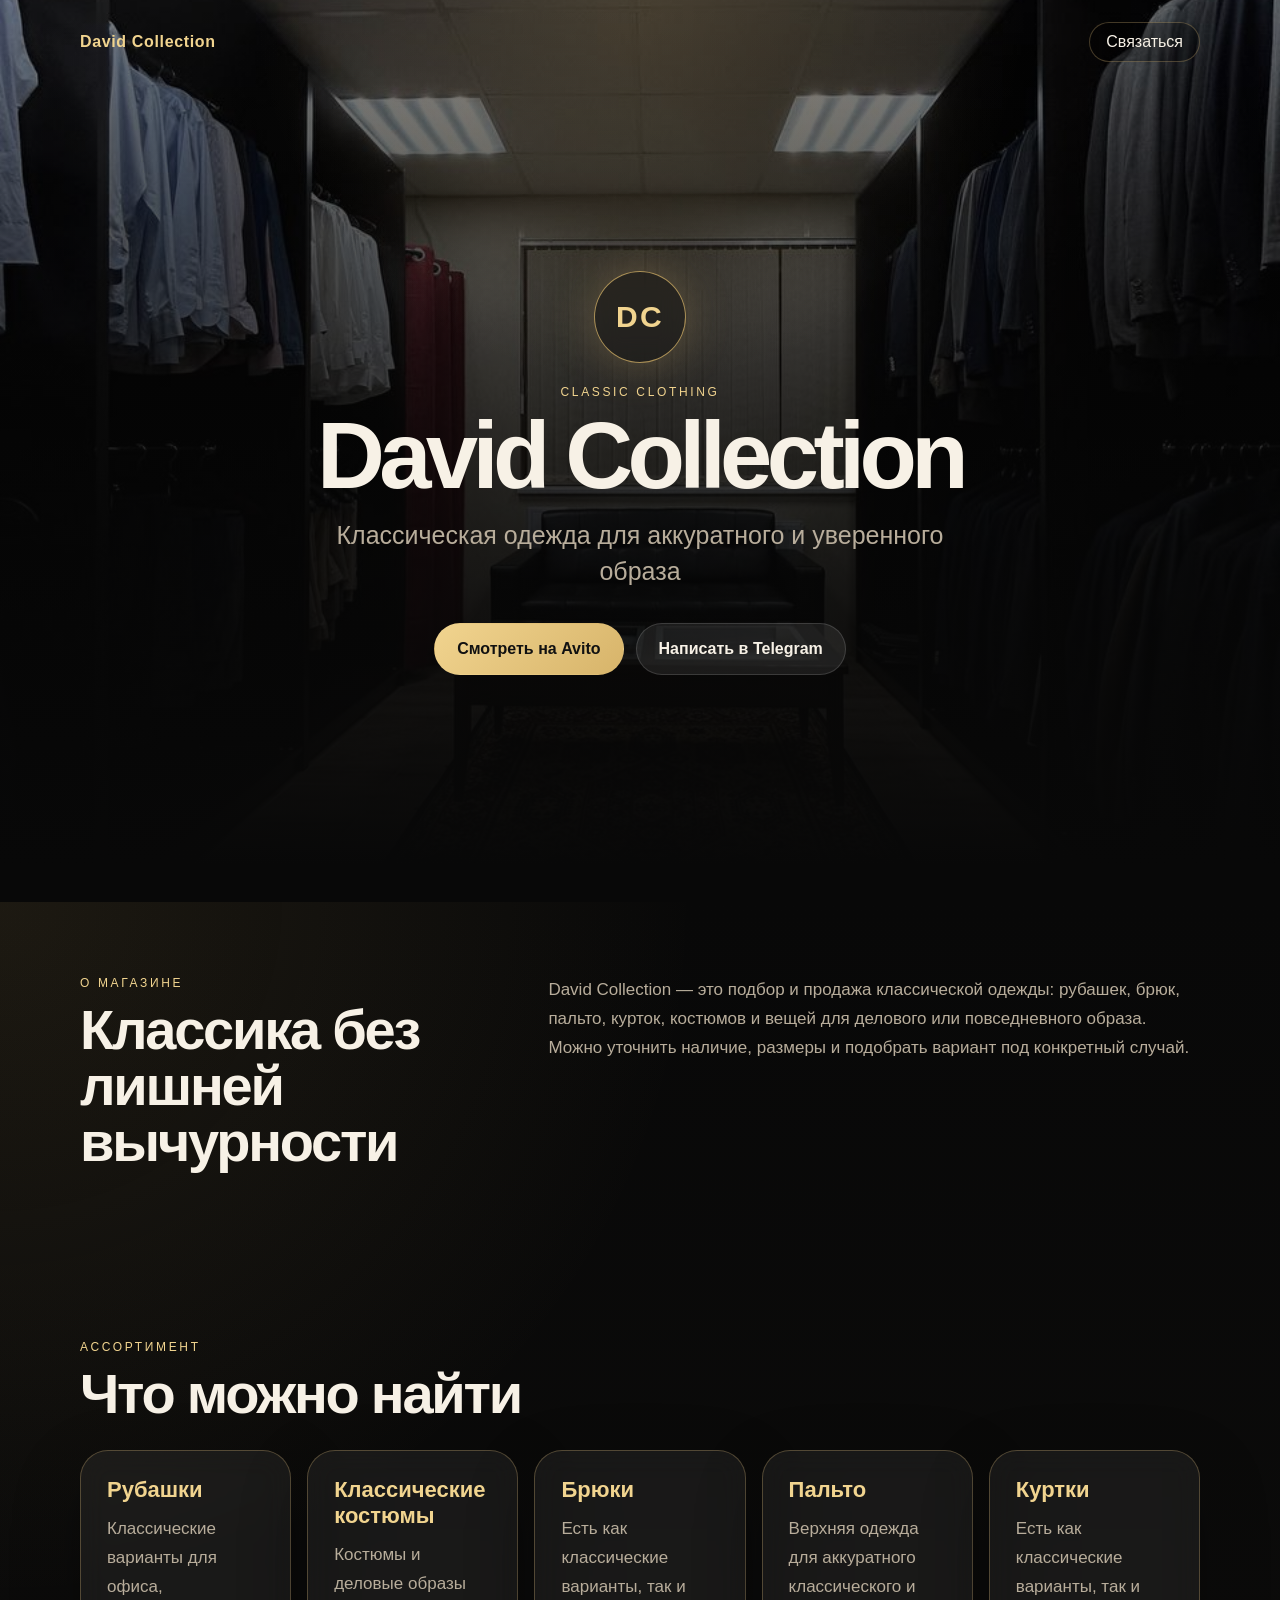
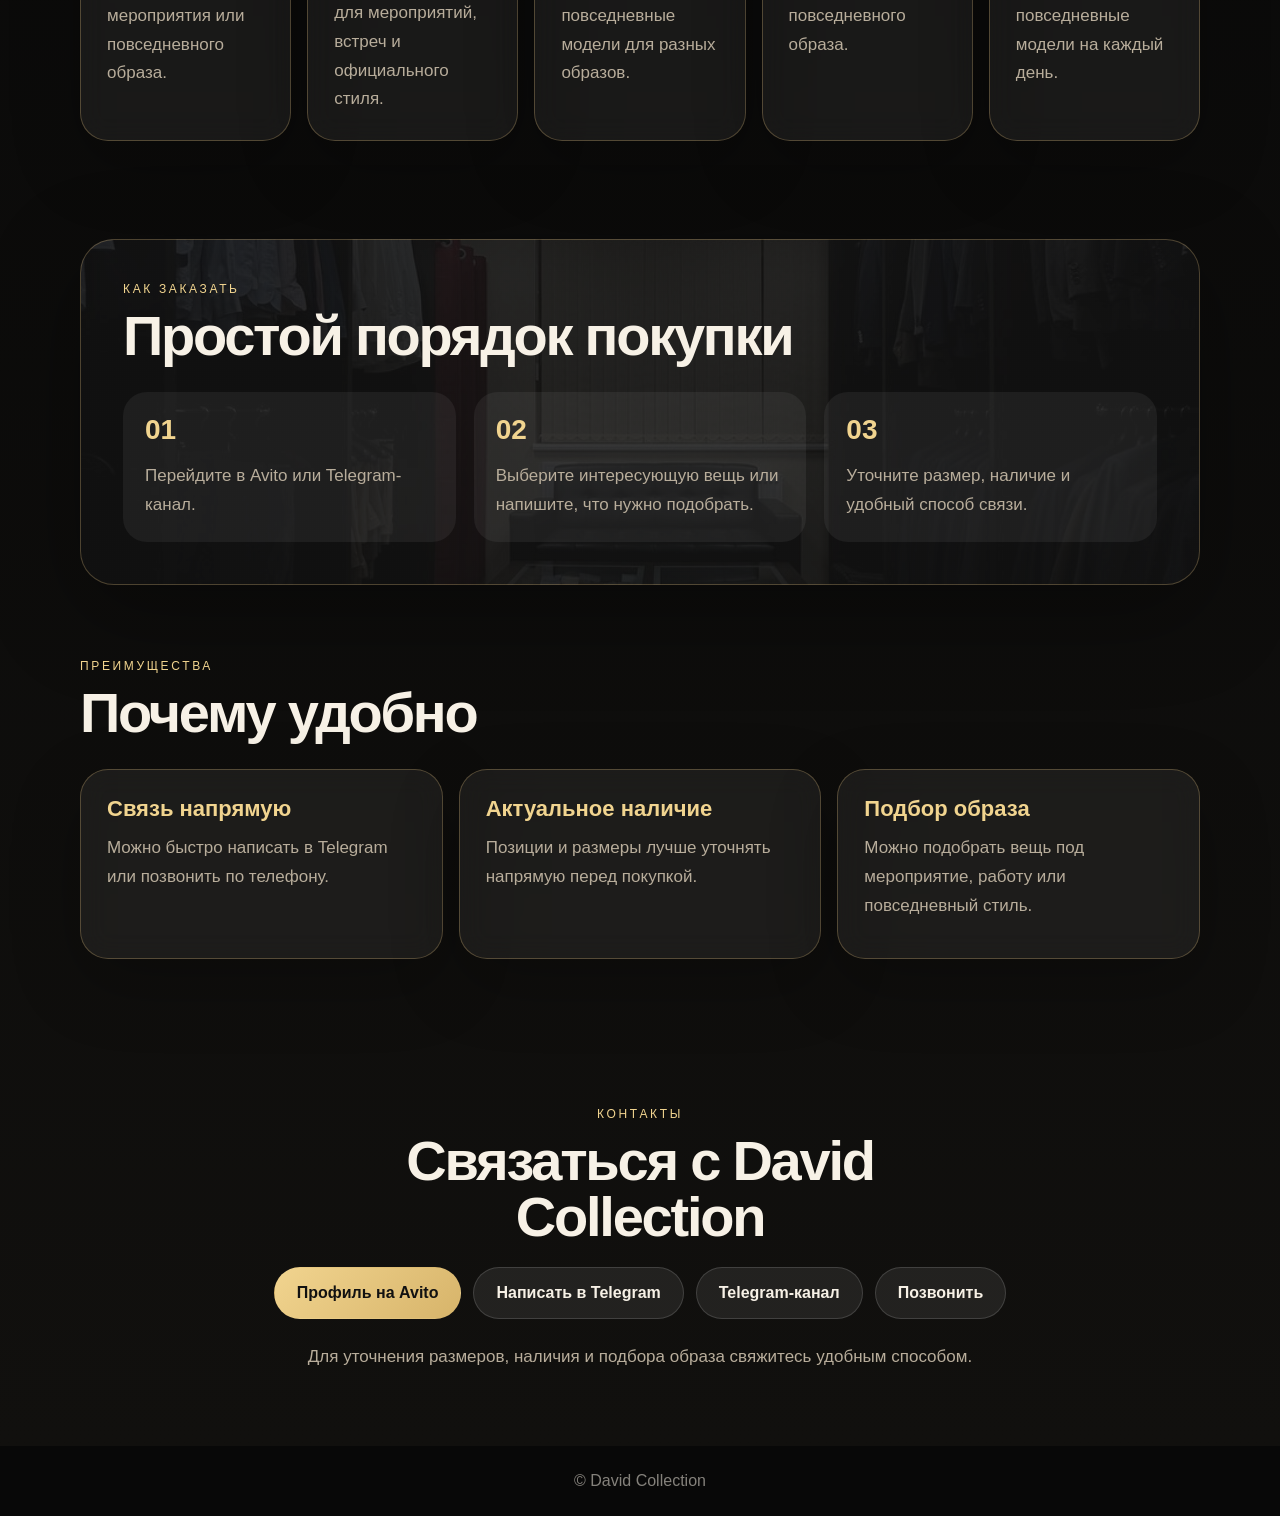
==== commit 3fb6a2b0: "Update index.html" ====
--- a/index.html
+++ b/index.html
@@ -71,36 +71,38 @@
     </section>
 
     <section class="section">
-      <p class="section-label">Ассортимент</p>
-      <h2>Что можно найти</h2>
+  <p class="section-label">Ассортимент</p>
+  <h2>Что можно найти</h2>
 
-      <div class="grid">
-        <article class="item">
-          <h3>Рубашки</h3>
-          <p>Классические варианты для офиса, мероприятия или повседневного образа.</p>
-        </article>
+  <div class="grid">
 
-        <article class="item">
-          <h3>Классические костюмы</h3>
-          <p>Костюмы и деловые образы для мероприятий, встреч и официального стиля.</p>
-        </article>
+    <a class="item clickable" href="#shirts">
+      <h3>Рубашки</h3>
+      <p>Классические варианты для офиса, мероприятия или повседневного образа.</p>
+    </a>
 
-        <article class="item">
-          <h3>Брюки</h3>
-          <p>Есть как классические варианты, так и повседневные модели для разных образов.</p>
-        </article>
+    <a class="item clickable" href="#suits">
+      <h3>Классические костюмы</h3>
+      <p>Костюмы и деловые образы для мероприятий, встреч и официального стиля.</p>
+    </a>
 
-        <article class="item">
-          <h3>Пальто</h3>
-          <p>Верхняя одежда для аккуратного классического и повседневного образа.</p>
-        </article>
+    <a class="item clickable" href="#pants">
+      <h3>Брюки</h3>
+      <p>Есть как классические варианты, так и повседневные модели для разных образов.</p>
+    </a>
 
-        <article class="item">
-          <h3>Куртки</h3>
-          <p>Есть как классические варианты, так и повседневные модели на каждый день.</p>
-        </article>
-      </div>
-    </section>
+    <a class="item clickable" href="#coats">
+      <h3>Пальто</h3>
+      <p>Верхняя одежда для аккуратного классического и повседневного образа.</p>
+    </a>
+
+    <a class="item clickable" href="#jackets">
+      <h3>Куртки</h3>
+      <p>Есть как классические варианты, так и повседневные модели на каждый день.</p>
+    </a>
+
+  </div>
+</section>
 
     <section class="section dark">
       <p class="section-label">Как заказать</p>
--- a/style.css
+++ b/style.css
@@ -1,7 +1,18 @@
 * {
+  box-sizing: border-box;
   margin: 0;
   padding: 0;
-  box-sizing: border-box;
+}
+
+:root {
+  --bg: #080808;
+  --card: rgba(18, 18, 18, 0.78);
+  --card-2: rgba(255, 255, 255, 0.06);
+  --border: rgba(232, 199, 128, 0.28);
+  --text: #f7f1e6;
+  --muted: #b8ad9b;
+  --gold: #d7b46a;
+  --gold-2: #f1d48f;
 }
 
 html {
@@ -9,270 +20,342 @@
 }
 
 body {
-  background: #050505;
-  color: #f5f1ea;
-  font-family: Arial, sans-serif;
-  line-height: 1.5;
+  min-height: 100vh;
+  font-family: Arial, Helvetica, sans-serif;
+  color: var(--text);
+  background: var(--bg);
 }
 
 a {
+  color: inherit;
   text-decoration: none;
 }
 
 .hero {
   position: relative;
   min-height: 100vh;
+  overflow: hidden;
   background:
-    linear-gradient(rgba(0,0,0,.72), rgba(0,0,0,.82)),
-    url("background.jpg") center/cover no-repeat;
-}
-
-.overlay {
+    linear-gradient(rgba(0, 0, 0, 0.48), rgba(0, 0, 0, 0.72)),
+    url("background.jpg") center/cover no-repeat fixed;
+}
+
+.hero-overlay {
   position: absolute;
   inset: 0;
+  background:
+    radial-gradient(circle at 50% 0%, rgba(215, 180, 106, 0.14), transparent 35%),
+    linear-gradient(to bottom, transparent 0%, rgba(8, 8, 8, 1) 96%);
+  pointer-events: none;
 }
 
 .topbar {
   position: relative;
   z-index: 2;
-
+  width: min(1120px, calc(100% - 32px));
+  margin: 0 auto;
+  padding: 22px 0;
   display: flex;
   justify-content: space-between;
   align-items: center;
-
-  padding: 28px 8%;
-}
-
-.logo-small {
-  font-size: 18px;
+}
+
+.brand-small {
+  color: var(--gold-2);
   font-weight: 700;
-  color: #e2c57a;
-}
-
-.nav-links {
-  display: flex;
-  gap: 28px;
-}
-
-.nav-links a {
-  color: #f5f1ea;
-  font-size: 15px;
-  opacity: .9;
+  letter-spacing: 0.04em;
+}
+
+.top-link {
+  padding: 10px 16px;
+  border: 1px solid var(--border);
+  border-radius: 999px;
+  color: var(--text);
+  background: rgba(0, 0, 0, 0.28);
 }
 
 .hero-content {
   position: relative;
   z-index: 2;
-
-  min-height: calc(100vh - 90px);
-
+  min-height: calc(100vh - 82px);
+  width: min(860px, calc(100% - 32px));
+  margin: 0 auto;
+  padding: 56px 0 96px;
   display: flex;
   flex-direction: column;
   justify-content: center;
   align-items: center;
-
   text-align: center;
-
-  padding: 40px 20px;
-}
-
-.brand-circle {
-  width: 74px;
-  height: 74px;
-
+}
+
+.brand-mark {
+  width: 92px;
+  height: 92px;
+  margin-bottom: 22px;
+  display: grid;
+  place-items: center;
+  border: 1px solid rgba(215, 180, 106, 0.75);
   border-radius: 50%;
-  border: 1px solid #cda85f;
-
-  display: flex;
-  align-items: center;
-  justify-content: center;
-
-  color: #e2c57a;
+  color: var(--gold-2);
+  font-size: 30px;
   font-weight: 700;
-
-  margin-bottom: 20px;
+  letter-spacing: 0.08em;
+  box-shadow: 0 0 46px rgba(215, 180, 106, 0.28);
+  background: rgba(0, 0, 0, 0.28);
+  backdrop-filter: blur(12px);
+}
+
+.label,
+.section-label {
+  color: var(--gold-2);
+  font-size: 12px;
+  letter-spacing: 0.22em;
+  text-transform: uppercase;
 }
 
 .label {
-  color: #cda85f;
-  letter-spacing: 4px;
-  text-transform: uppercase;
-  font-size: 12px;
-
   margin-bottom: 14px;
 }
 
-.hero h1 {
-  font-size: clamp(42px, 7vw, 88px);
-  line-height: 1;
-
+h1 {
+  max-width: 900px;
   margin-bottom: 18px;
+  font-size: clamp(46px, 10vw, 94px);
+  line-height: 0.92;
+  letter-spacing: -0.06em;
 }
 
 .subtitle {
-  max-width: 640px;
-  color: #d0d0d0;
-  font-size: 18px;
-
-  margin-bottom: 36px;
-}
-
-.hero-buttons {
-  display: flex;
-  flex-wrap: wrap;
-  gap: 14px;
-}
-
-.btn {
-  padding: 14px 28px;
-
-  border-radius: 999px;
-  border: 1px solid rgba(255,255,255,.14);
-
-  background: rgba(255,255,255,.05);
-
-  color: white;
-  font-weight: 600;
-
-  transition: .2s ease;
-}
-
-.btn:hover {
-  transform: translateY(-2px);
-}
-
-.primary {
-  background: #e2c57a;
-  color: #111;
-  border: none;
-}
-
-.section {
-  padding: 110px 8%;
-}
-
-.section-label {
-  color: #cda85f;
-  letter-spacing: 3px;
-  text-transform: uppercase;
-  font-size: 12px;
-
-  margin-bottom: 14px;
-}
-
-.section h2 {
-  font-size: clamp(34px, 5vw, 64px);
-  line-height: 1.05;
-
-  margin-bottom: 40px;
-}
-
-.catalog-grid {
-  display: grid;
-  grid-template-columns: repeat(auto-fit, minmax(260px, 1fr));
-  gap: 24px;
-}
-
-.catalog-card {
-  background: #111111;
-  border: 1px solid rgba(226,197,122,.25);
-
-  border-radius: 22px;
-
-  padding: 28px;
-
-  transition: .2s ease;
-}
-
-.catalog-card:hover {
-  transform: translateY(-4px);
-  border-color: #e2c57a;
-}
-
-.catalog-top {
-  margin-bottom: 18px;
-}
-
-.catalog-tag {
-  display: inline-block;
-
-  color: #cda85f;
-  font-size: 12px;
-  letter-spacing: 2px;
-  text-transform: uppercase;
-
-  margin-bottom: 10px;
-}
-
-.catalog-card h3 {
-  font-size: 28px;
-  margin-bottom: 10px;
-}
-
-.catalog-card p {
-  color: #d1d1d1;
-  margin-bottom: 22px;
-}
-
-.small-btn {
-  display: inline-block;
-
-  padding: 10px 18px;
-
-  border-radius: 999px;
-
-  background: #e2c57a;
-  color: #111;
-
-  font-weight: 700;
-  font-size: 14px;
-}
-
-.dark-section {
-  background: #0a0a0a;
-}
-
-.big-text {
-  max-width: 820px;
-  font-size: 22px;
-  color: #d0d0d0;
-}
-
+  max-width: 680px;
+  margin-bottom: 34px;
+  color: var(--muted);
+  font-size: clamp(18px, 3vw, 25px);
+  line-height: 1.45;
+}
+
+.hero-buttons,
 .contact-buttons {
   display: flex;
   flex-wrap: wrap;
+  justify-content: center;
+  gap: 12px;
+}
+
+.btn {
+  min-height: 52px;
+  padding: 15px 22px;
+  display: inline-flex;
+  align-items: center;
+  justify-content: center;
+  border: 1px solid rgba(255, 255, 255, 0.14);
+  border-radius: 999px;
+  color: var(--text);
+  background: rgba(255, 255, 255, 0.08);
+  font-weight: 700;
+  transition: transform 0.18s ease, border-color 0.18s ease, background 0.18s ease;
+}
+
+.btn:hover {
+  transform: translateY(-2px);
+  border-color: rgba(215, 180, 106, 0.72);
+  background: rgba(255, 255, 255, 0.12);
+}
+
+.btn.primary {
+  color: #111;
+  background: linear-gradient(135deg, var(--gold-2), var(--gold));
+  border-color: transparent;
+}
+
+main {
+  background:
+    radial-gradient(circle at 0% 0%, rgba(215, 180, 106, 0.10), transparent 28%),
+    linear-gradient(180deg, #080808 0%, #11100e 100%);
+}
+
+.section {
+  width: min(1120px, calc(100% - 32px));
+  margin: 0 auto;
+  padding: 74px 0;
+}
+
+.section h2 {
+  max-width: 720px;
+  margin: 12px 0 22px;
+  font-size: clamp(30px, 6vw, 56px);
+  line-height: 1;
+  letter-spacing: -0.04em;
+}
+
+.intro {
+  display: grid;
+  grid-template-columns: 0.8fr 1.2fr;
+  gap: 34px;
+  align-items: start;
+}
+
+.intro p:last-child,
+.item p,
+.step p,
+.note {
+  color: var(--muted);
+  font-size: 17px;
+  line-height: 1.7;
+}
+
+.grid {
+  margin-top: 28px;
+  display: grid;
+  grid-template-columns: repeat(5, 1fr);
   gap: 16px;
 }
 
+.grid.three {
+  grid-template-columns: repeat(3, 1fr);
+}
+
+.item {
+  min-height: 190px;
+  padding: 26px;
+  border: 1px solid var(--border);
+  border-radius: 28px;
+  background: var(--card-2);
+  box-shadow: 0 24px 70px rgba(0, 0, 0, 0.24);
+  backdrop-filter: blur(14px);
+}
+
+.item h3 {
+  margin-bottom: 12px;
+  color: var(--gold-2);
+  font-size: 22px;
+}
+
+.dark {
+  width: min(1120px, calc(100% - 32px));
+  margin: 24px auto 0;
+  padding: 42px;
+  border: 1px solid var(--border);
+  border-radius: 34px;
+  background:
+    linear-gradient(rgba(18, 18, 18, 0.90), rgba(18, 18, 18, 0.90)),
+    url("background.jpg") center/cover no-repeat;
+  box-shadow: 0 26px 90px rgba(0, 0, 0, 0.35);
+}
+
+.steps {
+  margin-top: 28px;
+  display: grid;
+  grid-template-columns: repeat(3, 1fr);
+  gap: 18px;
+}
+
+.step {
+  padding: 22px;
+  border-radius: 24px;
+  background: rgba(255, 255, 255, 0.06);
+}
+
+.step span {
+  display: block;
+  margin-bottom: 16px;
+  color: var(--gold-2);
+  font-size: 28px;
+  font-weight: 700;
+}
+
+.contacts {
+  text-align: center;
+}
+
+.contacts h2 {
+  margin-left: auto;
+  margin-right: auto;
+}
+
+.note {
+  max-width: 680px;
+  margin: 24px auto 0;
+}
+
 .footer {
-  padding: 40px 20px;
+  padding: 26px;
   text-align: center;
-
-  border-top: 1px solid rgba(255,255,255,.08);
-
-  color: #888;
-}
-
-@media (max-width: 768px) {
+  color: rgba(247, 241, 230, 0.52);
+  background: #080808;
+}
+
+@media (max-width: 1100px) {
+  .grid {
+    grid-template-columns: repeat(2, 1fr);
+  }
+
+  .grid.three {
+    grid-template-columns: repeat(3, 1fr);
+  }
+}
+
+@media (max-width: 860px) {
+  .hero {
+    background-attachment: scroll;
+  }
 
   .topbar {
-    flex-direction: column;
-    gap: 18px;
-  }
-
-  .hero h1 {
-    font-size: 52px;
-  }
-
-  .subtitle {
-    font-size: 16px;
+    width: min(100% - 28px, 1120px);
+  }
+
+  .hero-content {
+    min-height: calc(100vh - 76px);
+    width: min(100% - 28px, 860px);
+    padding-bottom: 74px;
+  }
+
+  .intro {
+    grid-template-columns: 1fr;
+  }
+
+  .grid,
+  .grid.three,
+  .steps {
+    grid-template-columns: 1fr;
   }
 
   .section {
-    padding: 80px 24px;
-  }
-
-  .catalog-card h3 {
-    font-size: 24px;
-  }
-}
+    padding: 56px 0;
+  }
+
+  .dark {
+    padding: 30px 20px;
+    border-radius: 28px;
+  }
+
+  .btn {
+    width: 100%;
+  }
+}
+
+@media (max-width: 420px) {
+  .topbar {
+    padding: 16px 0;
+  }
+
+  .brand-small {
+    font-size: 14px;
+  }
+
+  .top-link {
+    padding: 9px 12px;
+    font-size: 14px;
+  }
+
+  .brand-mark {
+    width: 82px;
+    height: 82px;
+    font-size: 27px;
+  }
+
+  .item {
+    min-height: auto;
+    padding: 22px;
+    border-radius: 24px;
+  }
+}
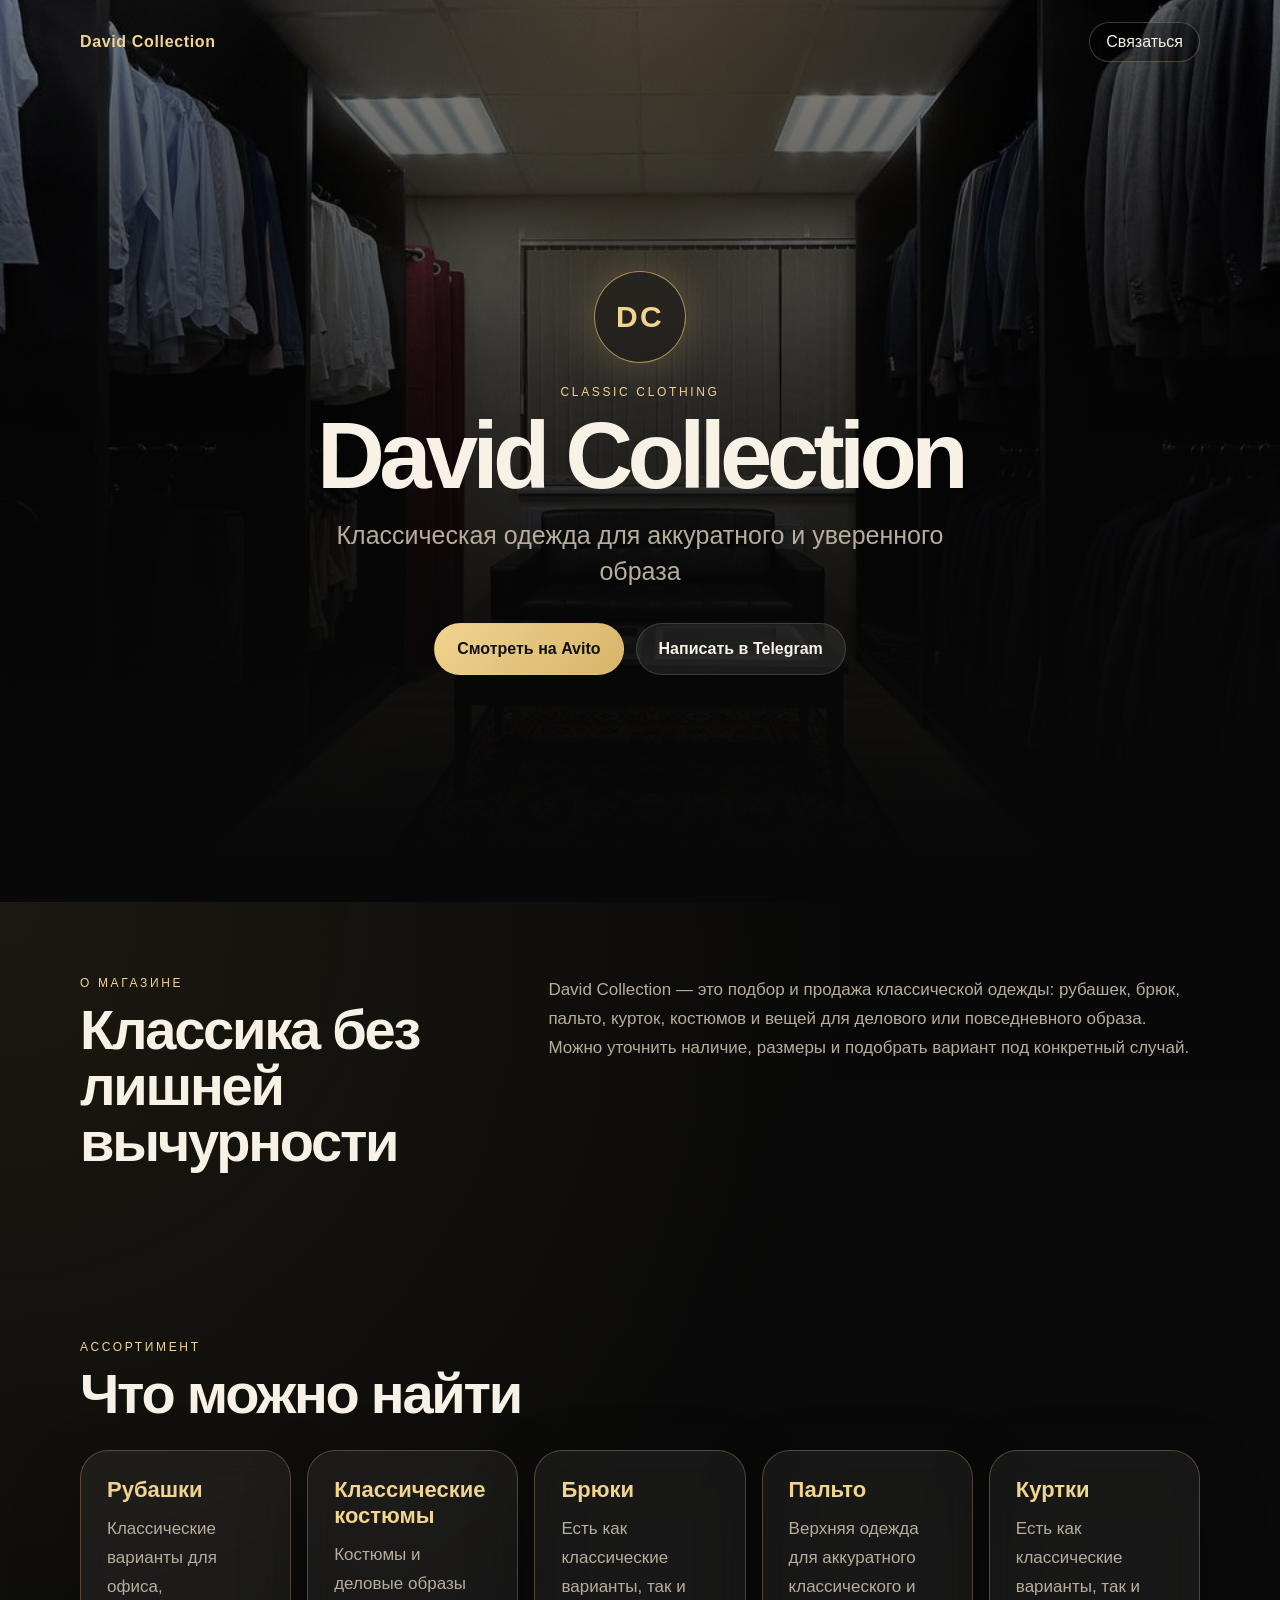
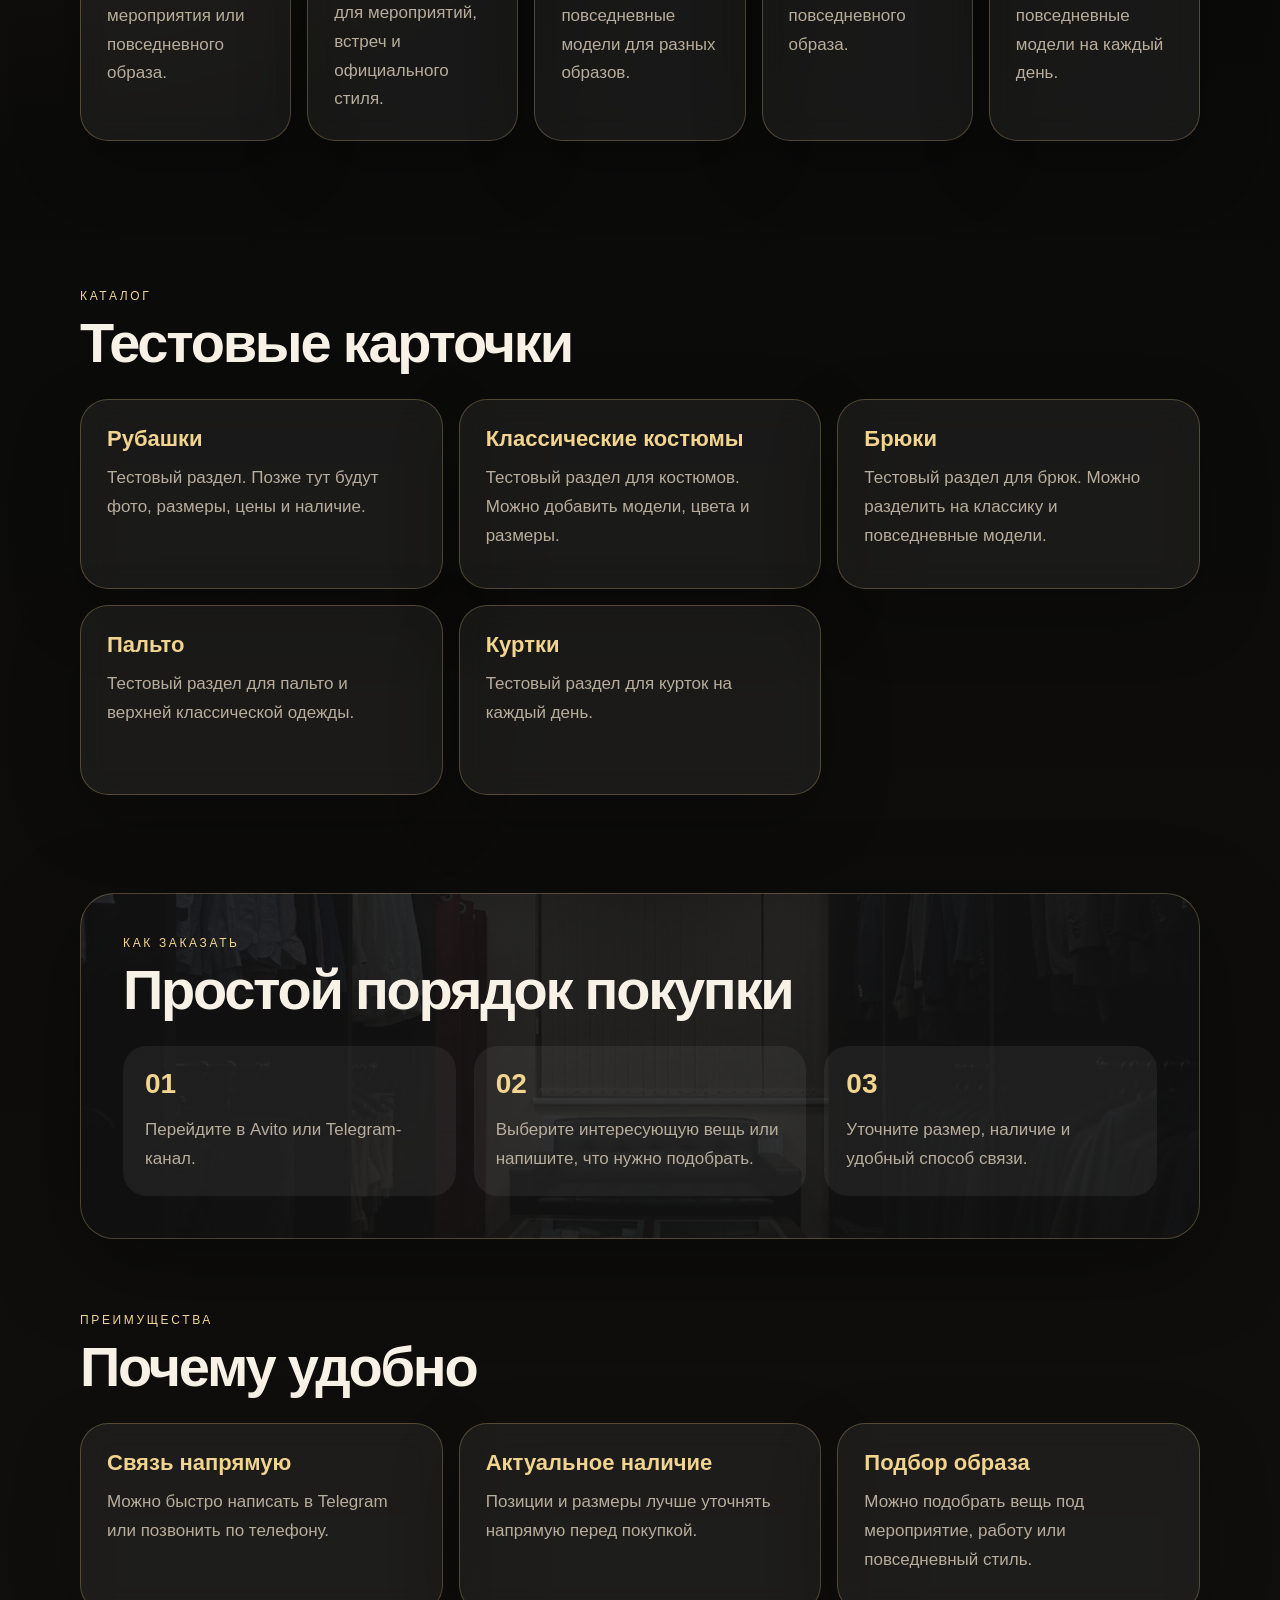
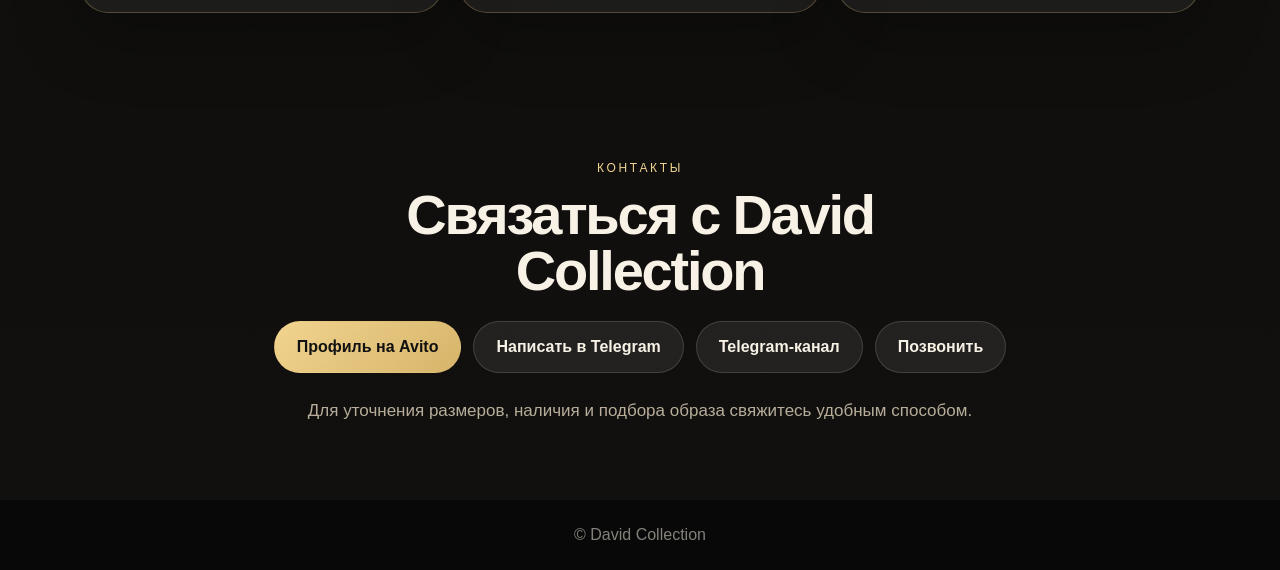
==== commit 32d4925c: "Update index.html" ====
--- a/index.html
+++ b/index.html
@@ -1,4 +1,4 @@
-<!DOCTYPE html> 
+<!DOCTYPE html>
 <html lang="ru">
 <head>
   <meta charset="UTF-8" />
@@ -71,38 +71,68 @@
     </section>
 
     <section class="section">
-  <p class="section-label">Ассортимент</p>
-  <h2>Что можно найти</h2>
-
-  <div class="grid">
-
-    <a class="item clickable" href="#shirts">
-      <h3>Рубашки</h3>
-      <p>Классические варианты для офиса, мероприятия или повседневного образа.</p>
-    </a>
-
-    <a class="item clickable" href="#suits">
-      <h3>Классические костюмы</h3>
-      <p>Костюмы и деловые образы для мероприятий, встреч и официального стиля.</p>
-    </a>
-
-    <a class="item clickable" href="#pants">
-      <h3>Брюки</h3>
-      <p>Есть как классические варианты, так и повседневные модели для разных образов.</p>
-    </a>
-
-    <a class="item clickable" href="#coats">
-      <h3>Пальто</h3>
-      <p>Верхняя одежда для аккуратного классического и повседневного образа.</p>
-    </a>
-
-    <a class="item clickable" href="#jackets">
-      <h3>Куртки</h3>
-      <p>Есть как классические варианты, так и повседневные модели на каждый день.</p>
-    </a>
-
-  </div>
-</section>
+      <p class="section-label">Ассортимент</p>
+      <h2>Что можно найти</h2>
+
+      <div class="grid">
+        <a class="item clickable" href="#shirts">
+          <h3>Рубашки</h3>
+          <p>Классические варианты для офиса, мероприятия или повседневного образа.</p>
+        </a>
+
+        <a class="item clickable" href="#suits">
+          <h3>Классические костюмы</h3>
+          <p>Костюмы и деловые образы для мероприятий, встреч и официального стиля.</p>
+        </a>
+
+        <a class="item clickable" href="#pants">
+          <h3>Брюки</h3>
+          <p>Есть как классические варианты, так и повседневные модели для разных образов.</p>
+        </a>
+
+        <a class="item clickable" href="#coats">
+          <h3>Пальто</h3>
+          <p>Верхняя одежда для аккуратного классического и повседневного образа.</p>
+        </a>
+
+        <a class="item clickable" href="#jackets">
+          <h3>Куртки</h3>
+          <p>Есть как классические варианты, так и повседневные модели на каждый день.</p>
+        </a>
+      </div>
+    </section>
+
+    <section class="section catalog-preview">
+      <p class="section-label">Каталог</p>
+      <h2>Тестовые карточки</h2>
+
+      <div class="grid three">
+        <article class="item product-card" id="shirts">
+          <h3>Рубашки</h3>
+          <p>Тестовый раздел. Позже тут будут фото, размеры, цены и наличие.</p>
+        </article>
+
+        <article class="item product-card" id="suits">
+          <h3>Классические костюмы</h3>
+          <p>Тестовый раздел для костюмов. Можно добавить модели, цвета и размеры.</p>
+        </article>
+
+        <article class="item product-card" id="pants">
+          <h3>Брюки</h3>
+          <p>Тестовый раздел для брюк. Можно разделить на классику и повседневные модели.</p>
+        </article>
+
+        <article class="item product-card" id="coats">
+          <h3>Пальто</h3>
+          <p>Тестовый раздел для пальто и верхней классической одежды.</p>
+        </article>
+
+        <article class="item product-card" id="jackets">
+          <h3>Куртки</h3>
+          <p>Тестовый раздел для курток на каждый день.</p>
+        </article>
+      </div>
+    </section>
 
     <section class="section dark">
       <p class="section-label">Как заказать</p>
--- a/style.css
+++ b/style.css
@@ -284,6 +284,30 @@
   background: #080808;
 }
 
+.clickable {
+  display: block;
+  cursor: pointer;
+
+  transition:
+    transform .22s ease,
+    border-color .22s ease,
+    background .22s ease,
+    box-shadow .22s ease;
+}
+
+.clickable:hover {
+  transform: translateY(-6px);
+
+  border-color: rgba(215,180,106,.8);
+
+  background: rgba(255,255,255,.08);
+
+  box-shadow:
+    0 24px 70px rgba(0,0,0,.24),
+    0 0 25px rgba(215,180,106,.12);
+}
+
+@media (max-width: 1100px) {
 @media (max-width: 1100px) {
   .grid {
     grid-template-columns: repeat(2, 1fr);
@@ -358,4 +382,4 @@
     padding: 22px;
     border-radius: 24px;
   }
-}+}
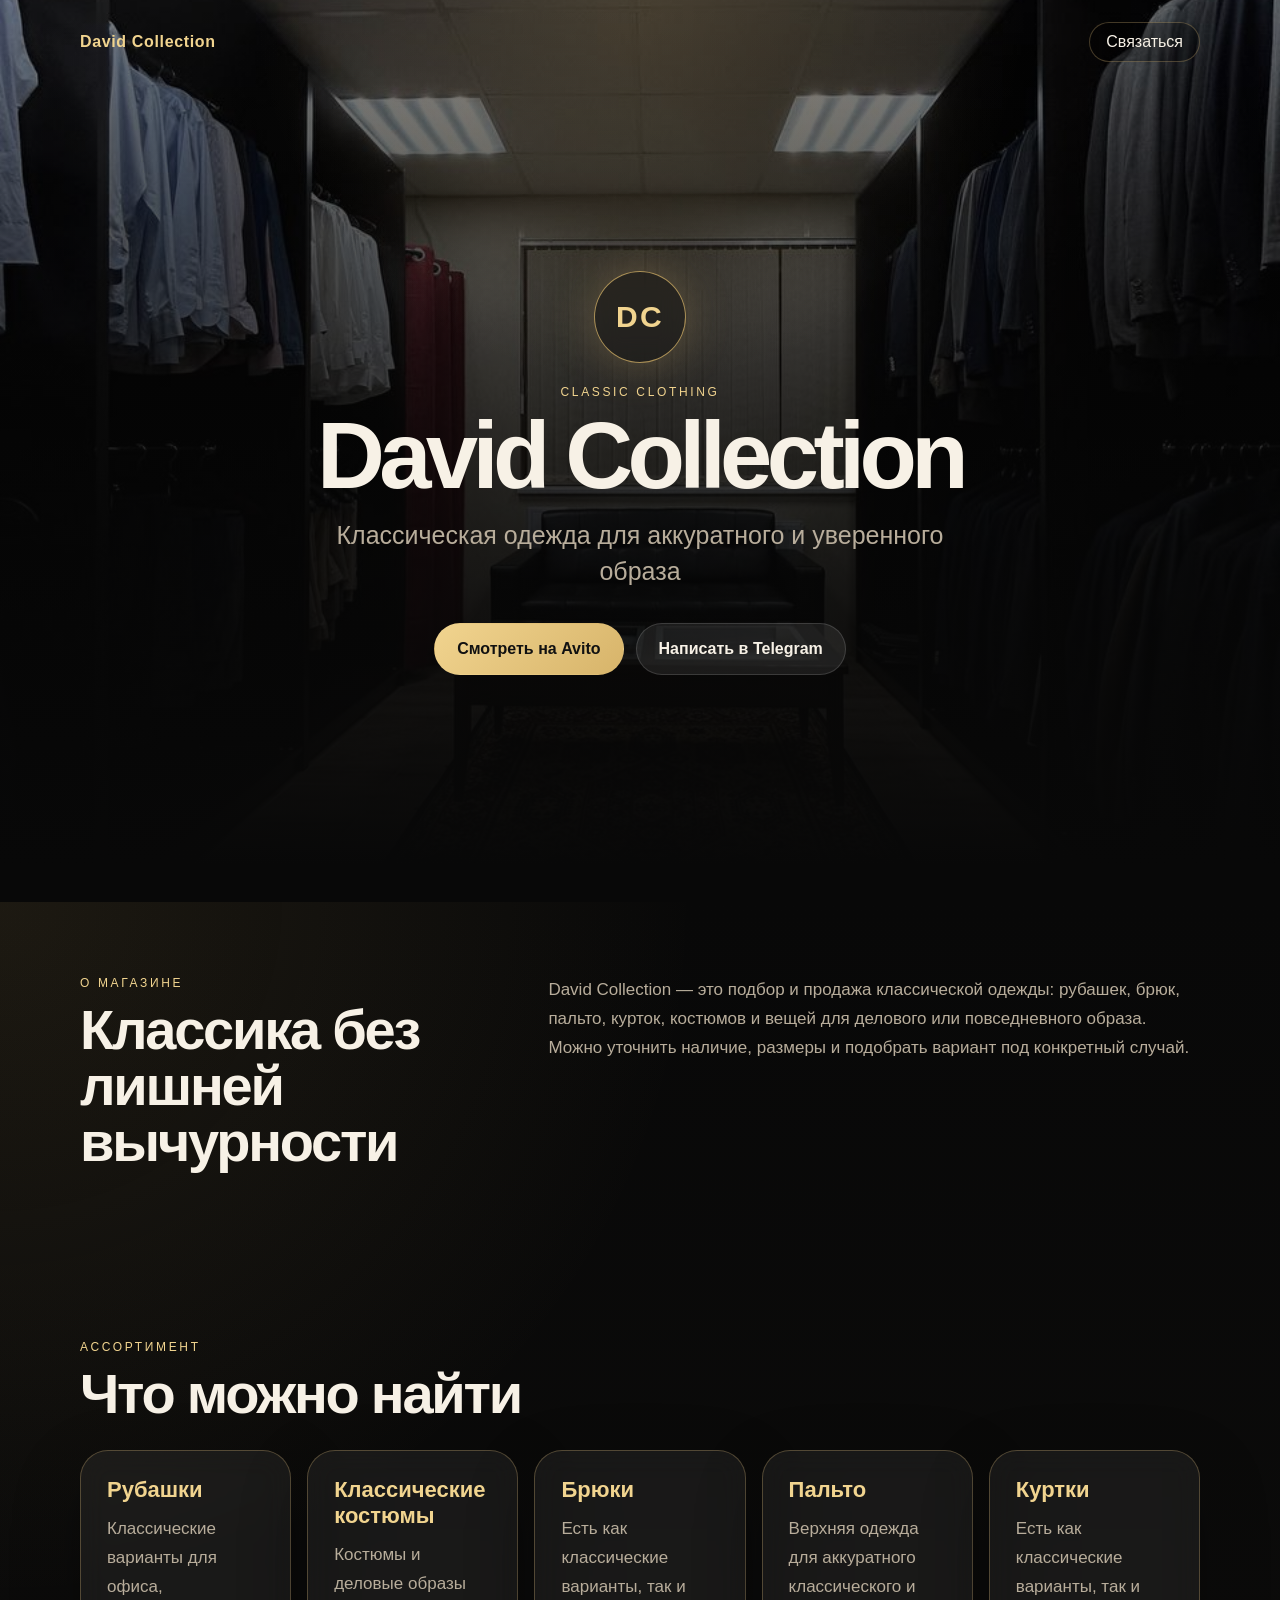
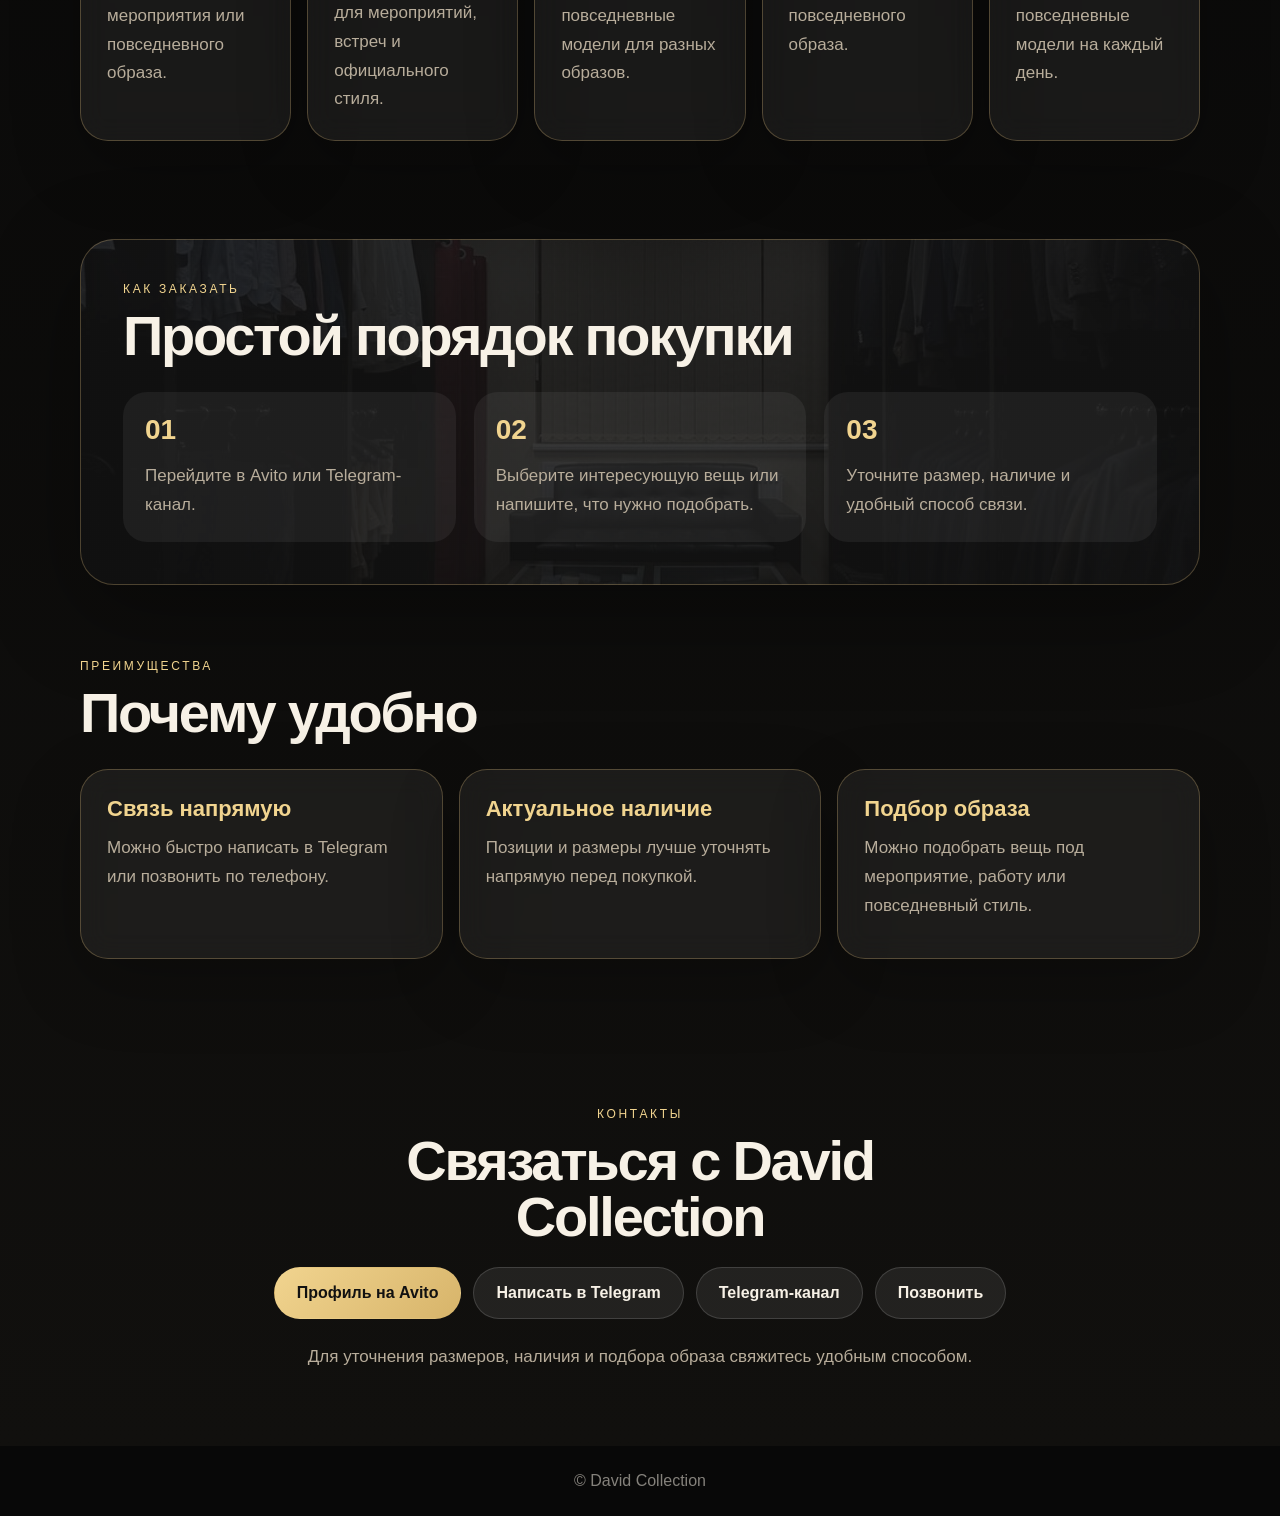
==== commit 1ffabcf0: "Update index.html" ====
--- a/index.html
+++ b/index.html
@@ -75,62 +75,30 @@
       <h2>Что можно найти</h2>
 
       <div class="grid">
-        <a class="item clickable" href="#shirts">
+        <a class="item clickable" href="shirts.html">
           <h3>Рубашки</h3>
           <p>Классические варианты для офиса, мероприятия или повседневного образа.</p>
         </a>
 
-        <a class="item clickable" href="#suits">
+        <a class="item clickable" href="suits.html">
           <h3>Классические костюмы</h3>
           <p>Костюмы и деловые образы для мероприятий, встреч и официального стиля.</p>
         </a>
 
-        <a class="item clickable" href="#pants">
+        <a class="item clickable" href="pants.html">
           <h3>Брюки</h3>
           <p>Есть как классические варианты, так и повседневные модели для разных образов.</p>
         </a>
 
-        <a class="item clickable" href="#coats">
+        <a class="item clickable" href="coats.html">
           <h3>Пальто</h3>
           <p>Верхняя одежда для аккуратного классического и повседневного образа.</p>
         </a>
 
-        <a class="item clickable" href="#jackets">
+        <a class="item clickable" href="jackets.html">
           <h3>Куртки</h3>
           <p>Есть как классические варианты, так и повседневные модели на каждый день.</p>
         </a>
-      </div>
-    </section>
-
-    <section class="section catalog-preview">
-      <p class="section-label">Каталог</p>
-      <h2>Тестовые карточки</h2>
-
-      <div class="grid three">
-        <article class="item product-card" id="shirts">
-          <h3>Рубашки</h3>
-          <p>Тестовый раздел. Позже тут будут фото, размеры, цены и наличие.</p>
-        </article>
-
-        <article class="item product-card" id="suits">
-          <h3>Классические костюмы</h3>
-          <p>Тестовый раздел для костюмов. Можно добавить модели, цвета и размеры.</p>
-        </article>
-
-        <article class="item product-card" id="pants">
-          <h3>Брюки</h3>
-          <p>Тестовый раздел для брюк. Можно разделить на классику и повседневные модели.</p>
-        </article>
-
-        <article class="item product-card" id="coats">
-          <h3>Пальто</h3>
-          <p>Тестовый раздел для пальто и верхней классической одежды.</p>
-        </article>
-
-        <article class="item product-card" id="jackets">
-          <h3>Куртки</h3>
-          <p>Тестовый раздел для курток на каждый день.</p>
-        </article>
       </div>
     </section>
 
--- a/style.css
+++ b/style.css
@@ -152,7 +152,10 @@
   color: var(--text);
   background: rgba(255, 255, 255, 0.08);
   font-weight: 700;
-  transition: transform 0.18s ease, border-color 0.18s ease, background 0.18s ease;
+  transition:
+    transform 0.18s ease,
+    border-color 0.18s ease,
+    background 0.18s ease;
 }
 
 .btn:hover {
@@ -228,6 +231,33 @@
   margin-bottom: 12px;
   color: var(--gold-2);
   font-size: 22px;
+}
+
+.clickable {
+  display: block;
+  cursor: pointer;
+  transition:
+    transform 0.22s ease,
+    border-color 0.22s ease,
+    background 0.22s ease,
+    box-shadow 0.22s ease;
+}
+
+.clickable:hover {
+  transform: translateY(-6px);
+  border-color: rgba(215, 180, 106, 0.8);
+  background: rgba(255, 255, 255, 0.08);
+  box-shadow:
+    0 24px 70px rgba(0, 0, 0, 0.24),
+    0 0 25px rgba(215, 180, 106, 0.12);
+}
+
+.product-card {
+  scroll-margin-top: 40px;
+}
+
+.catalog-preview {
+  padding-top: 24px;
 }
 
 .dark {
@@ -284,30 +314,6 @@
   background: #080808;
 }
 
-.clickable {
-  display: block;
-  cursor: pointer;
-
-  transition:
-    transform .22s ease,
-    border-color .22s ease,
-    background .22s ease,
-    box-shadow .22s ease;
-}
-
-.clickable:hover {
-  transform: translateY(-6px);
-
-  border-color: rgba(215,180,106,.8);
-
-  background: rgba(255,255,255,.08);
-
-  box-shadow:
-    0 24px 70px rgba(0,0,0,.24),
-    0 0 25px rgba(215,180,106,.12);
-}
-
-@media (max-width: 1100px) {
 @media (max-width: 1100px) {
   .grid {
     grid-template-columns: repeat(2, 1fr);
